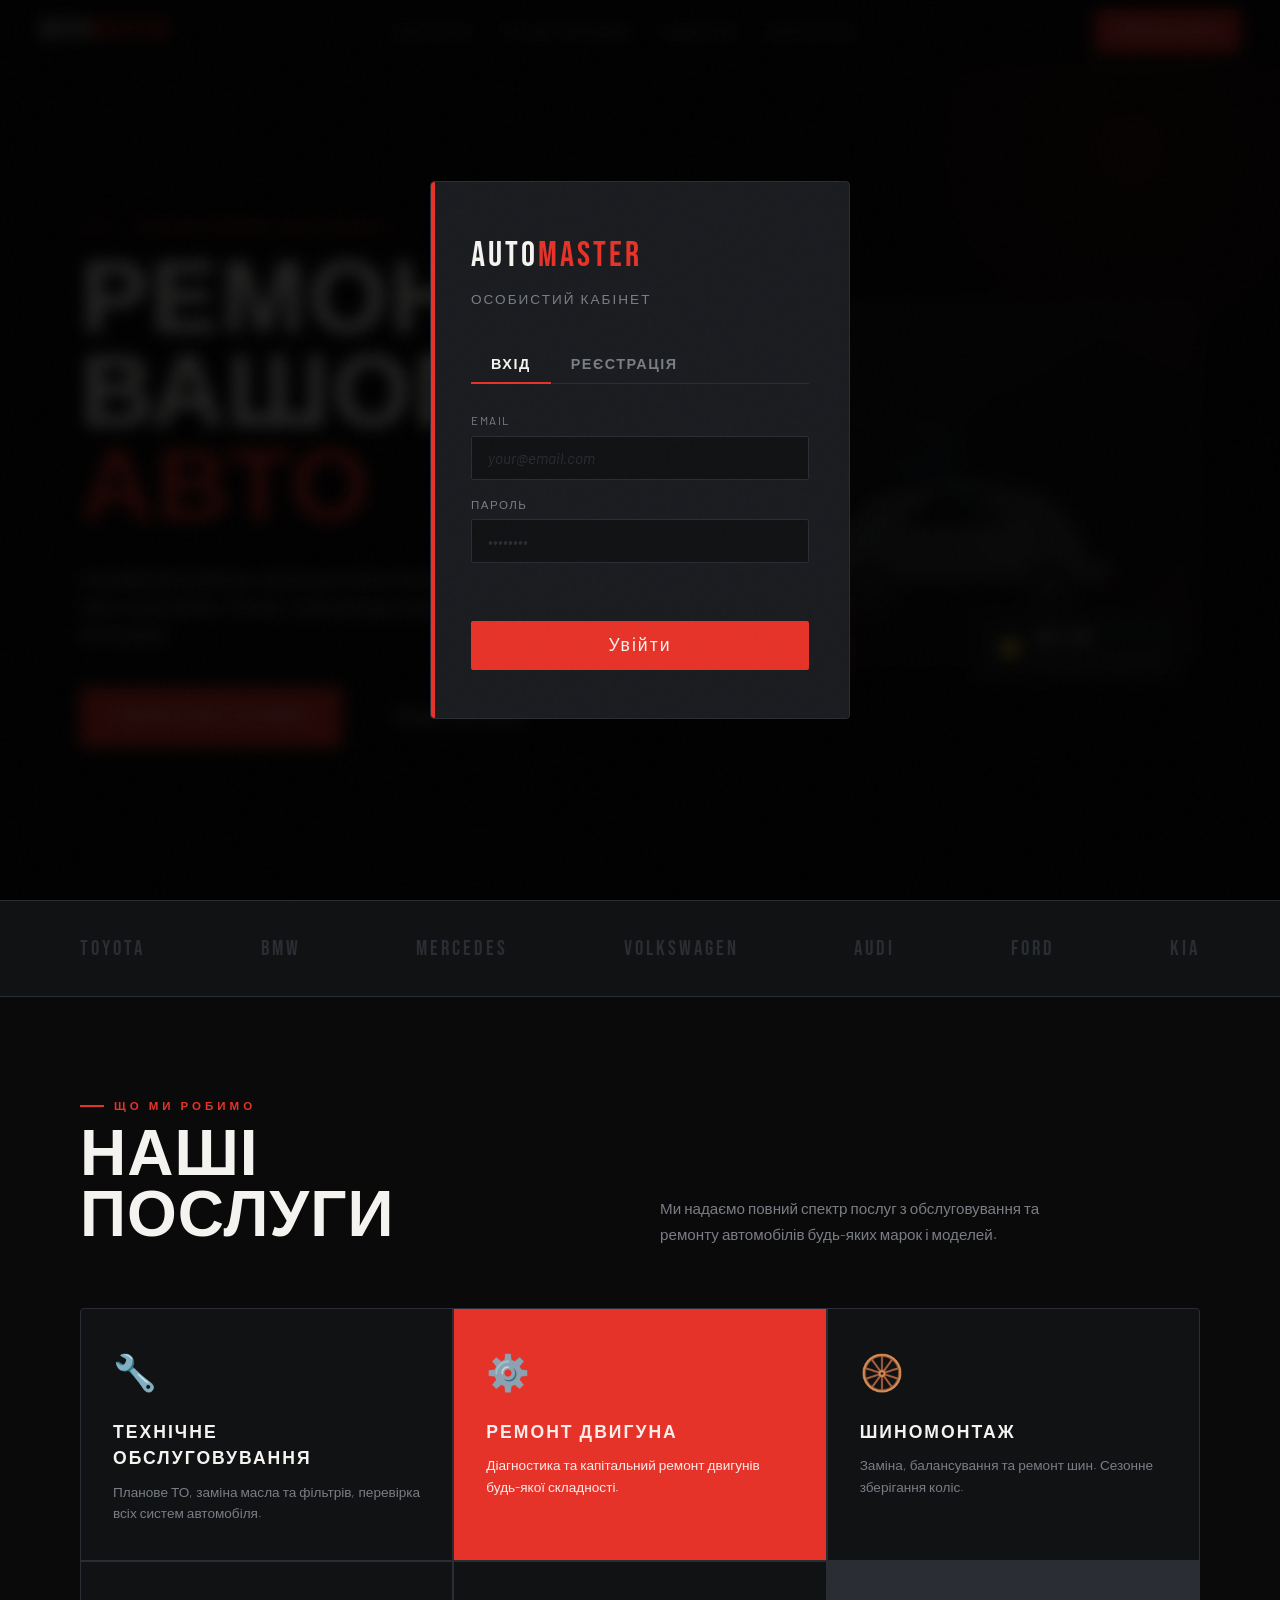
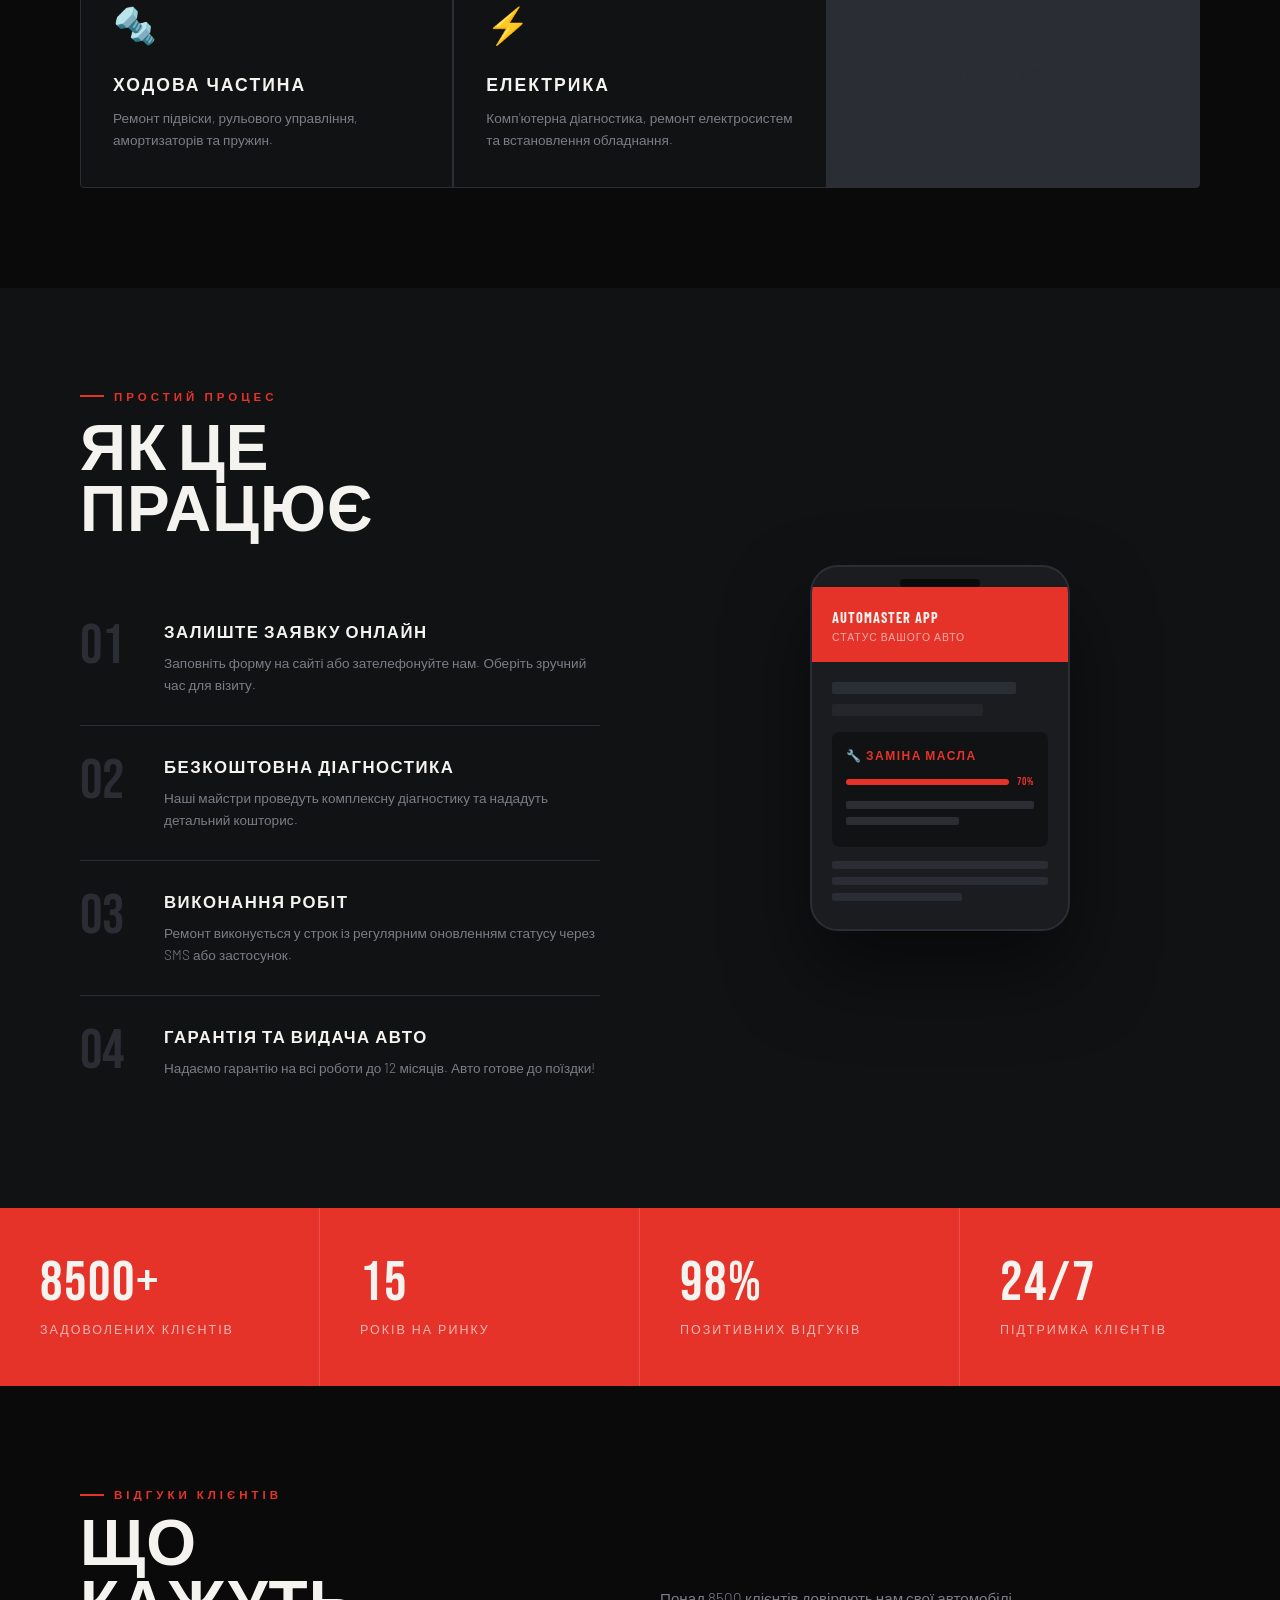
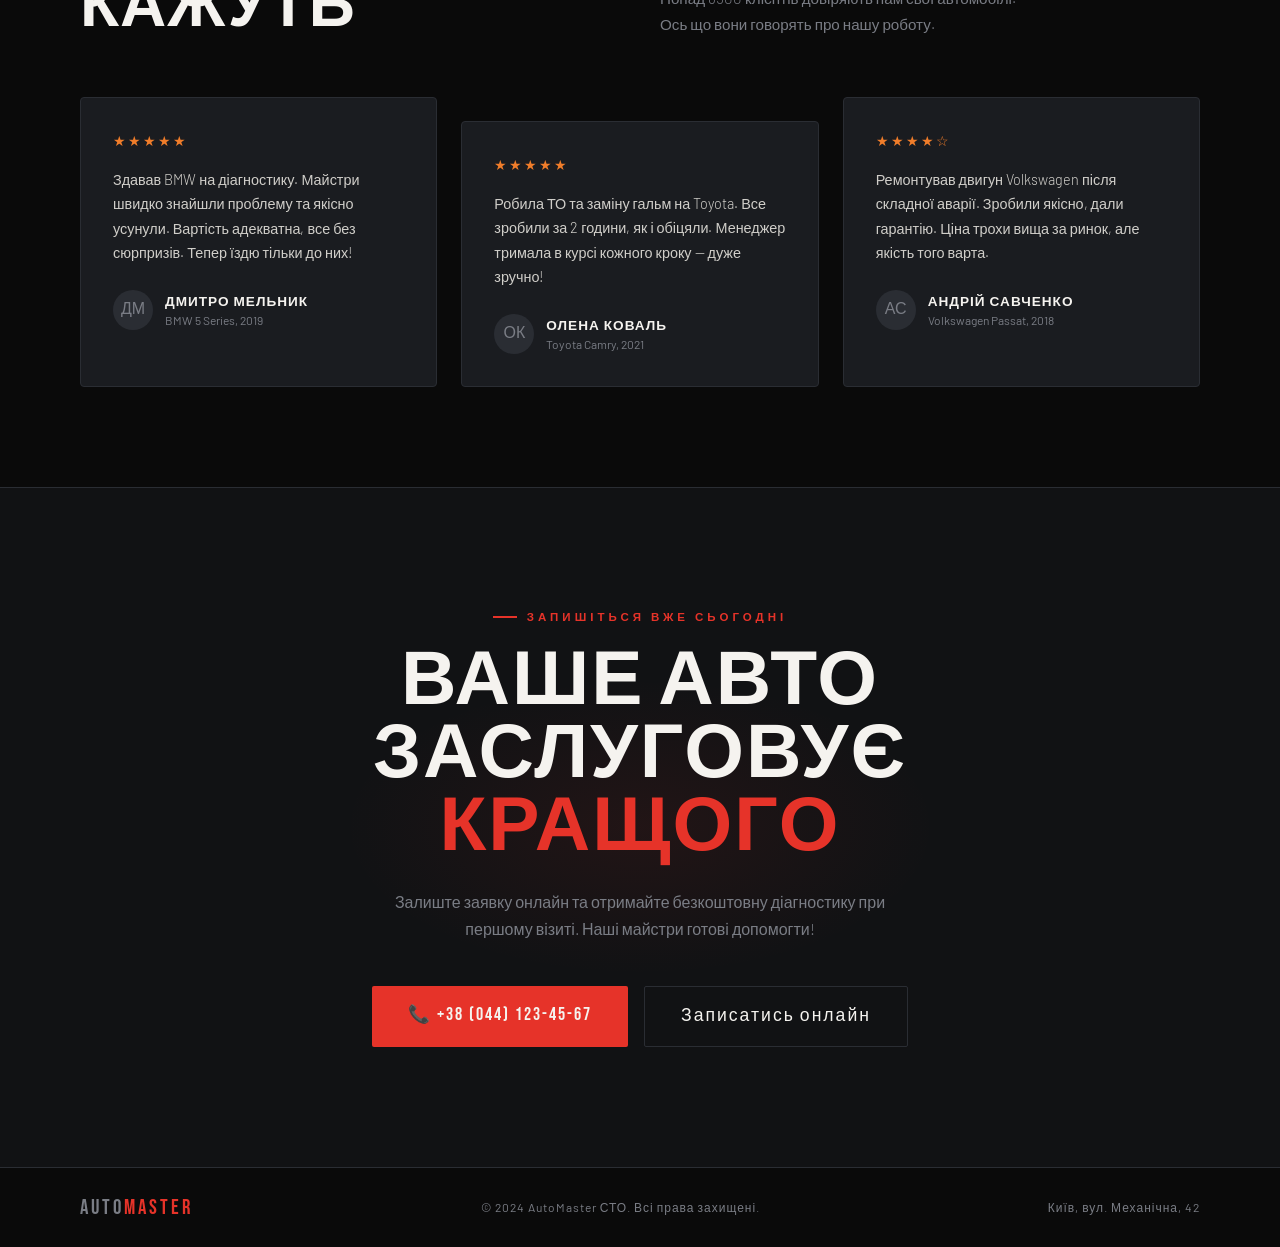
==== index.html @ e043eafc "Add files via upload" ====
<!DOCTYPE html>
<html lang="uk">
<head>
  <meta charset="UTF-8">
  <meta name="viewport" content="width=device-width, initial-scale=1.0">
  <title>AutoMaster СТО — Ваш надійний автосервіс</title>

  <!-- Зовнішні шрифти (підключаються через <link>) -->
  <link rel="preconnect" href="https://fonts.googleapis.com">
  <link href="https://fonts.googleapis.com/css2?family=Bebas+Neue&family=Barlow:wght@300;400;500;600&family=Barlow+Condensed:wght@600;700&display=swap" rel="stylesheet">

  <!--
    ЛАБ. РОБОТА №2: КАСКАДНІ ТАБЛИЦІ СТИЛІВ
    Підключення зовнішнього CSS-файлу через <link>
    rel="stylesheet" — тип відношення
    href="styles.css" — шлях до файлу стилів
  -->
  <link rel="stylesheet" href="styles.css">

  <!--
    ДЕМОНСТРАЦІЯ КАСКАДУ — Вбудовані стилі (<style>)
    Специфічність вища ніж у зовнішньому файлі.
    Тут додаємо лише стилі, специфічні для цієї сторінки.
  -->
  <style>
    /*
      Inline-стиль у <style> тегу — другий рівень каскаду.
      Перевизначає зовнішній CSS при однаковій специфічності.
      Тут додаємо лише те, що не потрапило до styles.css
      (наприклад, SVG-фігура автомобіля в hero).
    */

    /* SVG car silhouette — унікальний елемент сторінки */
    .hero-car-svg {
      position: absolute;
      bottom: 20px;
      opacity: 0.18;
      width: 380px;
    }
  </style>
</head>
<body>

<!-- ================================================
     AUTH МОДАЛЬНЕ ВІКНО
     ================================================ -->
<div class="auth-overlay" id="authOverlay">
  <div class="auth-modal">
    <div class="auth-logo">AUTO<span>MASTER</span></div>
    <div class="auth-subtitle">Особистий кабінет</div>

    <div class="auth-tabs">
      <button class="auth-tab active" onclick="switchTab('login')">Вхід</button>
      <button class="auth-tab" onclick="switchTab('register')">Реєстрація</button>
    </div>

    <!-- Форма входу -->
    <div class="auth-form" id="loginForm">
      <div class="auth-input-group">
        <label>Email</label>
        <input type="email" class="auth-input" id="loginEmail" placeholder="your@email.com">
      </div>
      <div class="auth-input-group">
        <label>Пароль</label>
        <input type="password" class="auth-input" id="loginPass" placeholder="••••••••">
      </div>
      <div class="auth-error" id="loginError"></div>
      <button class="auth-btn" onclick="doLogin()">Увійти</button>
    </div>

    <!-- Форма реєстрації -->
    <div class="auth-form hidden" id="registerForm">
      <div class="auth-input-group">
        <label>Ім'я</label>
        <input type="text" class="auth-input" id="regName" placeholder="Ваше ім'я">
      </div>
      <div class="auth-input-group">
        <label>Email</label>
        <input type="email" class="auth-input" id="regEmail" placeholder="your@email.com">
      </div>
      <div class="auth-input-group">
        <label>Пароль</label>
        <input type="password" class="auth-input" id="regPass" placeholder="мін. 6 символів">
      </div>
      <div class="auth-error" id="regError"></div>
      <button class="auth-btn" onclick="doRegister()">Зареєструватись</button>
    </div>
  </div>
</div>

<!-- ================================================
     НАВІГАЦІЯ
     ================================================ -->
<nav>
  <a href="#" class="nav-logo">AUTO<span>MASTER</span></a>

  <ul class="nav-links">
    <li><a href="#services">Послуги</a></li>
    <li><a href="#how">Як це працює</a></li>
    <li><a href="#reviews">Відгуки</a></li>
    <li><a href="#cta">Контакти</a></li>
  </ul>

  <div class="nav-right">
    <span class="nav-user" id="navUser"></span>
    <button class="logout-btn" id="logoutBtn" onclick="doLogout()" style="display:none">Вийти</button>
    <a href="#" class="nav-cta" onclick="openAuth(event)" id="navAuthBtn">Записатись</a>
  </div>
</nav>

<!-- ================================================
     HERO СЕКЦІЯ
     ================================================ -->
<section id="hero">
  <!-- Ліва колонка: текст -->
  <div class="hero-content">
    <div class="hero-label animate-in">Професійний Автосервіс</div>

    <h1 class="hero-title animate-in delay-1">
      РЕМОНТ<br>
      ВАШОГО<br>
      <span class="accent">АВТО</span>
    </h1>

    <p class="hero-desc animate-in delay-2">
      Сертифіковані майстри, оригінальні запчастини та гарантія якості на всі роботи.
      Понад 15 років досвіду на ринку автосервісу.
    </p>

    <div class="hero-btns animate-in delay-3">
      <a href="#cta" class="btn-primary">Записатись онлайн</a>
      <a href="#services" class="btn-secondary">Наші послуги</a>
    </div>
  </div>

  <!-- Права колонка: зображення -->
  <div class="hero-image-box animate-in delay-2">
    <div class="hero-image">
      <div class="hero-image-inner">
        <div class="hero-car-icon">🔧</div>
        <!-- SVG силует автомобіля -->
        <svg class="hero-car-svg" viewBox="0 0 380 200" fill="none" xmlns="http://www.w3.org/2000/svg">
          <path d="M60 120 C60 120 80 60 120 50 L200 40 L260 50 C300 55 320 120 320 120 L340 120 L340 140 L20 140 L20 120 Z" fill="#f5f3ef"/>
          <circle cx="100" cy="145" r="25" fill="#2a2d33" stroke="#f5f3ef" stroke-width="3"/>
          <circle cx="280" cy="145" r="25" fill="#2a2d33" stroke="#f5f3ef" stroke-width="3"/>
          <circle cx="100" cy="145" r="10" fill="#f5f3ef"/>
          <circle cx="280" cy="145" r="10" fill="#f5f3ef"/>
          <path d="M130 85 L170 50 L210 50 L240 85 Z" fill="#1a1c20" stroke="#2a2d33"/>
        </svg>
        <div class="hero-image-overlay"></div>
      </div>
    </div>

    <!-- Бейджі поверх зображення -->
    <div class="hero-badge">
      <div class="hero-badge-num">15+</div>
      <div class="hero-badge-text">Років досвіду</div>
    </div>

    <div class="hero-badge2">
      <div class="hero-badge2-icon">⭐</div>
      <div>
        <div class="hero-badge2-val">4.9 / 5.0</div>
        <div class="hero-badge2-text">Рейтинг клієнтів</div>
      </div>
    </div>
  </div>
</section>

<!-- ================================================
     ЛОГОТИПИ БРЕНДІВ
     ================================================ -->
<div id="logos">
  <div class="logos-inner">
    <div class="logo-item">TOYOTA</div>
    <div class="logo-item">BMW</div>
    <div class="logo-item">MERCEDES</div>
    <div class="logo-item">VOLKSWAGEN</div>
    <div class="logo-item">AUDI</div>
    <div class="logo-item">FORD</div>
    <div class="logo-item">KIA</div>
  </div>
</div>

<!-- ================================================
     ПОСЛУГИ
     ================================================ -->
<section id="services">
  <div class="section-header reveal">
    <div>
      <div class="section-label">Що ми робимо</div>
      <h2 class="section-title">НАШІ<br>ПОСЛУГИ</h2>
    </div>
    <p class="section-desc">
      Ми надаємо повний спектр послуг з обслуговування та ремонту автомобілів
      будь-яких марок і моделей.
    </p>
  </div>

  <div class="services-grid reveal">
    <div class="service-card">
      <span class="service-icon">🔧</span>
      <div class="service-name">Технічне Обслуговування</div>
      <div class="service-text">Планове ТО, заміна масла та фільтрів, перевірка всіх систем автомобіля.</div>
    </div>

    <!-- Модифікатор .featured — демонстрація каскаду -->
    <div class="service-card featured">
      <span class="service-icon">⚙️</span>
      <div class="service-name">Ремонт Двигуна</div>
      <div class="service-text">Діагностика та капітальний ремонт двигунів будь-якої складності.</div>
    </div>

    <div class="service-card">
      <span class="service-icon">🛞</span>
      <div class="service-name">Шиномонтаж</div>
      <div class="service-text">Заміна, балансування та ремонт шин. Сезонне зберігання коліс.</div>
    </div>

    <div class="service-card">
      <span class="service-icon">🔩</span>
      <div class="service-name">Ходова частина</div>
      <div class="service-text">Ремонт підвіски, рульового управління, амортизаторів та пружин.</div>
    </div>

    <div class="service-card">
      <span class="service-icon">⚡</span>
      <div class="service-name">Електрика</div>
      <div class="service-text">Комп'ютерна діагностика, ремонт електросистем та встановлення обладнання.</div>
    </div>

    <!-- .dashed — інший модифікатор того ж базового класу -->
    <div class="service-card dashed">
      <span>+ Більше послуг</span>
    </div>
  </div>
</section>

<!-- ================================================
     ЯК ЦЕ ПРАЦЮЄ
     ================================================ -->
<section id="how">
  <div class="how-steps reveal">
    <div class="section-label" style="margin-bottom:16px">Простий процес</div>
    <!--
      Вище — INLINE СТИЛЬ (третій рівень каскаду, найвища специфічність).
      style="margin-bottom:16px" перевизначає будь-який CSS для margin-bottom.
    -->
    <h2 class="section-title" style="margin-bottom:48px">ЯК ЦЕ<br>ПРАЦЮЄ</h2>

    <div class="how-step">
      <div class="how-step-num">01</div>
      <div>
        <div class="how-step-title">Залиште заявку онлайн</div>
        <div class="how-step-text">Заповніть форму на сайті або зателефонуйте нам. Оберіть зручний час для візиту.</div>
      </div>
    </div>

    <div class="how-step">
      <div class="how-step-num">02</div>
      <div>
        <div class="how-step-title">Безкоштовна діагностика</div>
        <div class="how-step-text">Наші майстри проведуть комплексну діагностику та нададуть детальний кошторис.</div>
      </div>
    </div>

    <div class="how-step">
      <div class="how-step-num">03</div>
      <div>
        <div class="how-step-title">Виконання робіт</div>
        <div class="how-step-text">Ремонт виконується у строк із регулярним оновленням статусу через SMS або застосунок.</div>
      </div>
    </div>

    <div class="how-step">
      <div class="how-step-num">04</div>
      <div>
        <div class="how-step-title">Гарантія та видача авто</div>
        <div class="how-step-text">Надаємо гарантію на всі роботи до 12 місяців. Авто готове до поїздки!</div>
      </div>
    </div>
  </div>

  <!-- Телефонний мокап -->
  <div class="how-phone reveal">
    <div class="phone-mockup">
      <span class="phone-notch"></span>
      <div class="phone-header">
        <div class="phone-header-text">AutoMaster App</div>
        <span class="phone-header-sub">Статус вашого авто</span>
      </div>
      <div class="phone-body">
        <div class="phone-row"></div>
        <div class="phone-row"></div>
        <div class="phone-card">
          <div class="phone-card-title">🔧 Заміна масла</div>
          <div class="phone-progress-bar">
            <div class="phone-progress-fill"></div>
            <span class="phone-progress-label">70%</span>
          </div>
          <div class="phone-mini-row"></div>
          <div class="phone-mini-row" style="width:60%"></div>
        </div>
        <div style="margin-top:14px">
          <div class="phone-mini-row"></div>
          <div class="phone-mini-row"></div>
          <div class="phone-mini-row" style="width:60%"></div>
        </div>
      </div>
    </div>
  </div>
</section>

<!-- ================================================
     СТАТИСТИКА
     ================================================ -->
<section id="stats">
  <div class="stats-inner">
    <div class="stat-item reveal">
      <span class="stat-num">8500+</span>
      <span class="stat-label">Задоволених клієнтів</span>
    </div>
    <div class="stat-item reveal">
      <span class="stat-num">15</span>
      <span class="stat-label">Років на ринку</span>
    </div>
    <div class="stat-item reveal">
      <span class="stat-num">98%</span>
      <span class="stat-label">Позитивних відгуків</span>
    </div>
    <div class="stat-item reveal">
      <span class="stat-num">24/7</span>
      <span class="stat-label">Підтримка клієнтів</span>
    </div>
  </div>
</section>

<!-- ================================================
     ВІДГУКИ
     ================================================ -->
<section id="reviews">
  <div class="section-header reveal">
    <div>
      <div class="section-label">Відгуки клієнтів</div>
      <h2 class="section-title">ЩО<br>КАЖУТЬ</h2>
    </div>
    <p class="section-desc">
      Понад 8500 клієнтів довіряють нам свої автомобілі.
      Ось що вони говорять про нашу роботу.
    </p>
  </div>

  <div class="reviews-grid reveal">
    <div class="review-card">
      <div class="review-stars">★★★★★</div>
      <p class="review-text">Здавав BMW на діагностику. Майстри швидко знайшли проблему та якісно усунули. Вартість адекватна, все без сюрпризів. Тепер їздю тільки до них!</p>
      <div class="review-author">
        <div class="review-avatar">ДМ</div>
        <div>
          <div class="review-name">Дмитро Мельник</div>
          <div class="review-car">BMW 5 Series, 2019</div>
        </div>
      </div>
    </div>

    <div class="review-card">
      <div class="review-stars">★★★★★</div>
      <p class="review-text">Робила ТО та заміну гальм на Toyota. Все зробили за 2 години, як і обіцяли. Менеджер тримала в курсі кожного кроку — дуже зручно!</p>
      <div class="review-author">
        <div class="review-avatar">ОК</div>
        <div>
          <div class="review-name">Олена Коваль</div>
          <div class="review-car">Toyota Camry, 2021</div>
        </div>
      </div>
    </div>

    <div class="review-card">
      <div class="review-stars">★★★★☆</div>
      <p class="review-text">Ремонтував двигун Volkswagen після складної аварії. Зробили якісно, дали гарантію. Ціна трохи вища за ринок, але якість того варта.</p>
      <div class="review-author">
        <div class="review-avatar">АС</div>
        <div>
          <div class="review-name">Андрій Савченко</div>
          <div class="review-car">Volkswagen Passat, 2018</div>
        </div>
      </div>
    </div>
  </div>
</section>

<!-- ================================================
     CTA СЕКЦІЯ
     ================================================ -->
<section id="cta">
  <div class="section-label cta-label reveal">Запишіться вже сьогодні</div>
  <h2 class="cta-title reveal">
    ВАШЕ АВТО<br>ЗАСЛУГОВУЄ<br><span class="accent">КРАЩОГО</span>
  </h2>
  <p class="cta-text reveal">
    Залиште заявку онлайн та отримайте безкоштовну діагностику при першому візиті.
    Наші майстри готові допомогти!
  </p>
  <div class="cta-btns reveal">
    <a href="tel:+380441234567" class="btn-primary">📞 +38 (044) 123-45-67</a>
    <a href="#" class="btn-secondary" onclick="openAuth(event)">Записатись онлайн</a>
  </div>
</section>

<!-- ================================================
     FOOTER
     ================================================ -->
<footer>
  <div class="footer-logo">AUTO<span>MASTER</span></div>
  <div class="footer-text">© 2024 AutoMaster СТО. Всі права захищені.</div>
  <div class="footer-text">Київ, вул. Механічна, 42</div>
</footer>

<!-- ================================================
     JAVASCRIPT
     ================================================ -->
<script>
  /* ── AUTH (localStorage) ── */
  const USERS_KEY   = 'automaster_users';
  const SESSION_KEY = 'automaster_session';

  function getUsers()       { return JSON.parse(localStorage.getItem(USERS_KEY)   || '{}');   }
  function saveUsers(u)     { localStorage.setItem(USERS_KEY, JSON.stringify(u));              }
  function getSession()     { return JSON.parse(localStorage.getItem(SESSION_KEY) || 'null'); }
  function saveSession(u)   { localStorage.setItem(SESSION_KEY, JSON.stringify(u));            }
  function clearSession()   { localStorage.removeItem(SESSION_KEY);                            }

  function switchTab(tab) {
    document.querySelectorAll('.auth-tab').forEach((t, i) => {
      t.classList.toggle('active', (i === 0 && tab === 'login') || (i === 1 && tab === 'register'));
    });
    document.getElementById('loginForm').classList.toggle('hidden', tab !== 'login');
    document.getElementById('registerForm').classList.toggle('hidden', tab !== 'register');
    document.getElementById('loginError').textContent = '';
    document.getElementById('regError').textContent   = '';
  }

  function doLogin() {
    const email = document.getElementById('loginEmail').value.trim();
    const pass  = document.getElementById('loginPass').value;
    const err   = document.getElementById('loginError');
    if (!email || !pass)        { err.textContent = 'Заповніть всі поля';         return; }
    const users = getUsers();
    if (!users[email])          { err.textContent = 'Користувача не знайдено';    return; }
    if (users[email].password !== pass) { err.textContent = 'Невірний пароль';   return; }
    saveSession({ email, name: users[email].name });
    closeAuth();
  }

  function doRegister() {
    const name  = document.getElementById('regName').value.trim();
    const email = document.getElementById('regEmail').value.trim();
    const pass  = document.getElementById('regPass').value;
    const err   = document.getElementById('regError');
    if (!name || !email || !pass) { err.textContent = 'Заповніть всі поля';              return; }
    if (pass.length < 6)          { err.textContent = 'Пароль мінімум 6 символів';       return; }
    if (!email.includes('@'))     { err.textContent = 'Невірний формат email';            return; }
    const users = getUsers();
    if (users[email])             { err.textContent = 'Цей email вже зареєстровано';      return; }
    users[email] = { name, password: pass };
    saveUsers(users);
    saveSession({ email, name });
    closeAuth();
  }

  function closeAuth() {
    document.getElementById('authOverlay').classList.add('hidden');
    updateNavUI();
  }

  function doLogout() {
    clearSession();
    updateNavUI();
  }

  function openAuth(e) {
    if (getSession()) return;
    e.preventDefault();
    document.getElementById('authOverlay').classList.remove('hidden');
  }

  function updateNavUI() {
    const session    = getSession();
    const navUser    = document.getElementById('navUser');
    const logoutBtn  = document.getElementById('logoutBtn');
    const navAuthBtn = document.getElementById('navAuthBtn');
    if (session) {
      navUser.textContent         = session.name;
      logoutBtn.style.display     = 'inline-block';
      navAuthBtn.textContent      = 'Записатись онлайн';
      navAuthBtn.onclick          = null;
    } else {
      navUser.textContent         = '';
      logoutBtn.style.display     = 'none';
      navAuthBtn.textContent      = 'Записатись';
      navAuthBtn.onclick          = openAuth;
    }
  }

  /* Закрити модалку кліком на оверлей */
  document.getElementById('authOverlay').addEventListener('click', function(e) {
    if (e.target === this) closeAuth();
  });

  /* Enter у полях форми */
  document.addEventListener('keydown', function(e) {
    if (e.key !== 'Enter') return;
    if (!document.getElementById('loginForm').classList.contains('hidden'))    doLogin();
    else if (!document.getElementById('registerForm').classList.contains('hidden')) doRegister();
  });

  /* ── SCROLL REVEAL ── */
  const observer = new IntersectionObserver(entries => {
    entries.forEach(entry => {
      if (entry.isIntersecting) entry.target.classList.add('visible');
    });
  }, { threshold: 0.1 });

  document.querySelectorAll('.reveal').forEach(el => observer.observe(el));

  /* ── INIT ── */
  updateNavUI();

  /* Показати auth при першому завантаженні */
  setTimeout(() => {
    if (!getSession()) document.getElementById('authOverlay').classList.remove('hidden');
  }, 800);
</script>
</body>
</html>
---- styles.css ----
/* =============================================================
   AutoMaster СТО — Таблиця каскадних стилів
   Лабораторна робота №2
   Тема: Каскадні таблиці стилів (CSS)
   ============================================================= */


/* ─────────────────────────────────────────────
   1. CSS ЗМІННІ (Custom Properties)
   Визначаються в :root — глобальний scope
   Демонструють механізм каскаду: дочірні елементи
   успадковують змінні від батьківського :root
───────────────────────────────────────────── */
:root {
  /* Кольорова палітра */
  --color-black:      #0a0a0a;
  --color-dark:       #111214;
  --color-card:       #1a1c20;
  --color-border:     #2a2d33;
  --color-red:        #e63329;
  --color-red-dark:   #c0261d;
  --color-orange:     #f07d2a;
  --color-white:      #f5f3ef;
  --color-muted:      #7a7d85;
  --color-text:       #d0cec9;

  /* Типографіка */
  --font-display:     'Bebas Neue', sans-serif;
  --font-condensed:   'Barlow Condensed', sans-serif;
  --font-body:        'Barlow', sans-serif;

  /* Відступи */
  --spacing-xs:   8px;
  --spacing-sm:   16px;
  --spacing-md:   32px;
  --spacing-lg:   64px;
  --spacing-xl:   100px;

  /* Радіуси */
  --radius-sm:  2px;
  --radius-md:  4px;
  --radius-lg:  12px;

  /* Переходи */
  --transition-fast:   0.2s ease;
  --transition-medium: 0.4s ease;
}


/* ─────────────────────────────────────────────
   2. СЕЛЕКТОРИ — Типи та специфічність
   Специфічність (від низької до високої):
   елемент (0,0,1) < клас (0,1,0) < id (1,0,0) < inline
───────────────────────────────────────────── */

/* Тип-селектор — найнижча специфічність */
* {
  margin: 0;
  padding: 0;
  box-sizing: border-box;
}

html {
  scroll-behavior: smooth;
}

body {
  font-family: var(--font-body);
  background: var(--color-black);
  color: var(--color-text);
  overflow-x: hidden;
  line-height: 1.5;
}

/* Шум-текстура через псевдоелемент ::before */
body::before {
  content: '';
  position: fixed;
  inset: 0;
  background-image: url("data:image/svg+xml,%3Csvg viewBox='0 0 256 256' xmlns='http://www.w3.org/2000/svg'%3E%3Cfilter id='noise'%3E%3CfeTurbulence type='fractalNoise' baseFrequency='0.9' numOctaves='4' stitchTiles='stitch'/%3E%3C/filter%3E%3Crect width='100%25' height='100%25' filter='url(%23noise)' opacity='0.04'/%3E%3C/svg%3E");
  pointer-events: none;
  z-index: 9999;
  opacity: 0.4;
}

/* Клас-селектор (.classname) — середня специфічність */
.hidden {
  display: none !important;
}

/* Посилання */
a {
  text-decoration: none;
  color: inherit;
}


/* ─────────────────────────────────────────────
   3. КАСКАД: успадкування (inheritance)
   font-*, color, line-height успадковуються.
   background, border — НЕ успадковуються.
───────────────────────────────────────────── */

/* Батьківський елемент — children успадкують font-family */
.nav-links {
  display: flex;
  gap: var(--spacing-md);
  list-style: none;
  margin: 0 auto;
  font-family: var(--font-condensed); /* успадковується дочірніми <a> */
  font-size: 0.85rem;
}

/* Дочірній елемент успадковує font-family від .nav-links */
.nav-links a {
  font-weight: 600;
  text-transform: uppercase;
  letter-spacing: 2px;
  color: var(--color-muted);          /* перевизначення кольору */
  transition: color var(--transition-fast);
}

/* Псевдоклас :hover — змінює стиль при наведенні */
.nav-links a:hover {
  color: var(--color-white);
}


/* ─────────────────────────────────────────────
   4. НАВІГАЦІЯ
───────────────────────────────────────────── */
nav {
  position: fixed;
  top: 0;
  left: 0;
  right: 0;
  z-index: 100;
  background: rgba(10, 10, 10, 0.92);
  backdrop-filter: blur(12px);
  -webkit-backdrop-filter: blur(12px); /* vendor prefix для Safari */
  border-bottom: 1px solid var(--color-border);
  height: 64px;
  display: flex;
  align-items: center;
  padding: 0 40px;
}

.nav-logo {
  font-family: var(--font-display);
  font-size: 1.6rem;
  color: var(--color-white);
  letter-spacing: 3px;
  flex-shrink: 0;
}

/* Каскадний дочірній селектор: .nav-logo span */
.nav-logo span {
  color: var(--color-red); /* перевизначає успадкований color */
}

.nav-right {
  display: flex;
  align-items: center;
  gap: var(--spacing-sm);
}

.nav-user {
  font-size: 0.8rem;
  color: var(--color-muted);
  font-family: var(--font-condensed);
  letter-spacing: 1px;
}

/* Кнопка-посилання */
.nav-cta {
  background: var(--color-red);
  color: var(--color-white);
  font-family: var(--font-display);
  font-size: 0.95rem;
  letter-spacing: 2px;
  padding: 10px 22px;
  border: none;
  border-radius: var(--radius-sm);
  cursor: pointer;
  display: inline-block;
  transition: background var(--transition-fast);
}

.nav-cta:hover {
  background: var(--color-red-dark);
}

.logout-btn {
  background: transparent;
  border: 1px solid var(--color-border);
  color: var(--color-muted);
  font-family: var(--font-condensed);
  font-size: 0.75rem;
  letter-spacing: 1.5px;
  text-transform: uppercase;
  padding: 6px 14px;
  cursor: pointer;
  border-radius: var(--radius-sm);
  transition: border-color var(--transition-fast), color var(--transition-fast);
}

/* Псевдоклас :hover на .logout-btn */
.logout-btn:hover {
  border-color: var(--color-red);
  color: var(--color-red);
}


/* ─────────────────────────────────────────────
   5. ПСЕВДОЕЛЕМЕНТИ ТА ПСЕВДОКЛАСИ
   ::before / ::after — генерований контент
   :hover / :focus / :first-child / :nth-child
───────────────────────────────────────────── */

/* ::before — декоративна вертикальна лінія */
.auth-modal::before {
  content: '';
  position: absolute;
  top: 0;
  left: 0;
  width: 4px;
  height: 100%;
  background: var(--color-red);
  border-radius: var(--radius-md) 0 0 var(--radius-md);
}

/* ::before з текстом для лейблів секцій */
.section-label::before {
  content: '';
  display: inline-block;
  width: 24px;
  height: 2px;
  background: var(--color-red);
  vertical-align: middle;
  margin-right: 10px;
}

.hero-label::before {
  content: '';
  display: inline-block;
  width: 32px;
  height: 2px;
  background: var(--color-red);
  vertical-align: middle;
  margin-right: 12px;
}

/* ::after для анімованого підкреслення карток */
.service-card::after {
  content: '';
  position: absolute;
  bottom: 0;
  left: 0;
  width: 0;
  height: 3px;
  background: var(--color-red);
  transition: width 0.3s ease;
}

.service-card:hover::after {
  width: 100%;
}

/* :nth-child — кожна парна картка відгуку */
.review-card:nth-child(even) {
  margin-top: 24px; /* зміщення для візуального ефекту */
}

/* :first-child / :last-child */
.how-step:last-child {
  border-bottom: none;
}

.stat-item:last-child {
  border-right: none;
}


/* ─────────────────────────────────────────────
   6. AUTH МОДАЛЬНЕ ВІКНО
───────────────────────────────────────────── */
.auth-overlay {
  position: fixed;
  inset: 0;
  background: rgba(0, 0, 0, 0.85);
  backdrop-filter: blur(8px);
  z-index: 1000;
  display: flex;
  align-items: center;
  justify-content: center;
  animation: fadeIn 0.3s ease;
}

.auth-modal {
  background: var(--color-card);
  border: 1px solid var(--color-border);
  border-radius: var(--radius-md);
  width: 420px;
  max-width: 95vw;
  padding: 48px 40px;
  position: relative;
}

.auth-logo {
  font-family: var(--font-display);
  font-size: 2.2rem;
  color: var(--color-white);
  letter-spacing: 3px;
  margin-bottom: 6px;
}

.auth-logo span {
  color: var(--color-red);
}

.auth-subtitle {
  font-size: 0.85rem;
  color: var(--color-muted);
  margin-bottom: 36px;
  text-transform: uppercase;
  letter-spacing: 2px;
}

.auth-tabs {
  display: flex;
  margin-bottom: 28px;
  border-bottom: 1px solid var(--color-border);
}

.auth-tab {
  font-family: var(--font-condensed);
  font-size: 0.9rem;
  font-weight: 600;
  text-transform: uppercase;
  letter-spacing: 1.5px;
  padding: 10px 20px;
  cursor: pointer;
  color: var(--color-muted);
  border: none;
  border-bottom: 2px solid transparent;
  margin-bottom: -1px;
  background: none;
  transition: color var(--transition-fast), border-color var(--transition-fast);
}

/* :focus — доступність (accessibility) */
.auth-tab:focus {
  outline: 2px solid var(--color-red);
  outline-offset: 2px;
}

.auth-tab.active {
  color: var(--color-white);
  border-bottom-color: var(--color-red);
}

.auth-form {
  display: flex;
  flex-direction: column;
  gap: var(--spacing-sm);
}

.auth-input-group label {
  display: block;
  font-size: 0.72rem;
  text-transform: uppercase;
  letter-spacing: 1.5px;
  color: var(--color-muted);
  margin-bottom: 6px;
}

.auth-input {
  width: 100%;
  background: var(--color-dark);
  border: 1px solid var(--color-border);
  border-radius: var(--radius-sm);
  padding: 12px 16px;
  color: var(--color-white);
  font-family: var(--font-body);
  font-size: 0.95rem;
  outline: none;
  transition: border-color var(--transition-fast);
}

/* :focus-within — батьківський елемент коли дочірній в фокусі */
.auth-input-group:focus-within label {
  color: var(--color-red);
}

.auth-input:focus {
  border-color: var(--color-red);
}

/* ::placeholder — стилізація placeholder тексту */
.auth-input::placeholder {
  color: var(--color-border);
  font-style: italic;
}

.auth-btn {
  margin-top: var(--spacing-xs);
  background: var(--color-red);
  color: var(--color-white);
  font-family: var(--font-display);
  font-size: 1.1rem;
  letter-spacing: 2px;
  padding: 14px;
  border: none;
  border-radius: var(--radius-sm);
  cursor: pointer;
  transition: background var(--transition-fast), transform 0.1s;
}

.auth-btn:hover {
  background: var(--color-red-dark);
  transform: translateY(-1px);
}

/* :active — стан при кліку */
.auth-btn:active {
  transform: translateY(0);
}

.auth-error {
  font-size: 0.8rem;
  color: var(--color-red);
  text-align: center;
  min-height: 18px;
  letter-spacing: 0.5px;
}


/* ─────────────────────────────────────────────
   7. HERO СЕКЦІЯ
───────────────────────────────────────────── */
#hero {
  min-height: 100vh;
  padding-top: 64px;
  display: grid;
  grid-template-columns: 1fr 480px;
  gap: 60px;
  align-items: center;
  padding-left: 80px;
  padding-right: 80px;
  overflow: hidden;
  position: relative;
}

/* Псевдоелемент ::after для фонового градієнту */
#hero::after {
  content: '';
  position: absolute;
  top: -200px;
  right: -200px;
  width: 700px;
  height: 700px;
  background: radial-gradient(circle, rgba(230, 51, 41, 0.12) 0%, transparent 60%);
  pointer-events: none;
}

.hero-label {
  font-family: var(--font-condensed);
  font-size: 0.75rem;
  font-weight: 600;
  text-transform: uppercase;
  letter-spacing: 4px;
  color: var(--color-red);
  margin-bottom: 20px;
  display: flex;
  align-items: center;
  gap: 12px;
}

.hero-title {
  font-family: var(--font-display);
  font-size: clamp(4rem, 8vw, 7rem); /* clamp() — адаптивний розмір */
  line-height: 0.92;
  color: var(--color-white);
  letter-spacing: 2px;
  margin-bottom: 28px;
}

/* Каскадний дочірній: .hero-title .accent */
.hero-title .accent {
  color: var(--color-red);
}

.hero-desc {
  font-size: 1rem;
  line-height: 1.7;
  color: var(--color-text);
  max-width: 440px;
  margin-bottom: 40px;
  font-weight: 300;
}

.hero-btns {
  display: flex;
  gap: var(--spacing-sm);
  flex-wrap: wrap;
}

/* Спільні стилі для обох кнопок через групування */
.btn-primary,
.btn-secondary {
  font-family: var(--font-display);
  font-size: 1.1rem;
  letter-spacing: 2px;
  padding: 16px 36px;
  border-radius: var(--radius-sm);
  cursor: pointer;
  display: inline-block;
  transition: all var(--transition-fast);
}

.btn-primary {
  background: var(--color-red);
  color: var(--color-white);
  border: none;
}

.btn-primary:hover {
  background: var(--color-red-dark);
  transform: translateY(-2px);
  box-shadow: 0 8px 24px rgba(230, 51, 41, 0.3);
}

.btn-secondary {
  background: transparent;
  color: var(--color-white);
  border: 1px solid var(--color-border);
}

.btn-secondary:hover {
  border-color: var(--color-white);
  transform: translateY(-2px);
}

/* Hero Image */
.hero-image {
  width: 100%;
  aspect-ratio: 4 / 3;
  background: var(--color-card);
  border-radius: var(--radius-md);
  overflow: hidden;
  border: 1px solid var(--color-border);
  position: relative;
}

.hero-image-inner {
  position: absolute;
  inset: 0;
  background: linear-gradient(135deg, #1a1c20 0%, #111214 50%, #1e0f0d 100%);
  display: flex;
  align-items: center;
  justify-content: center;
  overflow: hidden;
}

.hero-car-icon {
  font-size: 8rem;
  opacity: 0.08;
  filter: blur(1px);
}

.hero-image-overlay {
  position: absolute;
  inset: 0;
  background: linear-gradient(135deg, rgba(230, 51, 41, 0.05) 0%, transparent 50%);
}

/* Бейджі позиціонуються абсолютно відносно .hero-image-box */
.hero-image-box {
  position: relative;
}

.hero-badge {
  position: absolute;
  bottom: -20px;
  left: -20px;
  background: var(--color-red);
  padding: 16px 20px;
  border-radius: var(--radius-sm);
}

.hero-badge-num {
  font-family: var(--font-display);
  font-size: 2rem;
  color: var(--color-white);
  line-height: 1;
}

.hero-badge-text {
  font-size: 0.7rem;
  text-transform: uppercase;
  letter-spacing: 1.5px;
  color: rgba(255, 255, 255, 0.75);
  margin-top: 3px;
}

.hero-badge2 {
  position: absolute;
  bottom: -20px;
  right: 20px;
  background: var(--color-card);
  border: 1px solid var(--color-border);
  padding: 12px 20px;
  border-radius: var(--radius-sm);
  display: flex;
  align-items: center;
  gap: 12px;
}

.hero-badge2-icon {
  font-size: 1.4rem;
}

.hero-badge2-val {
  font-family: var(--font-display);
  font-size: 1.1rem;
  color: var(--color-white);
  letter-spacing: 1px;
}

.hero-badge2-text {
  font-size: 0.72rem;
  text-transform: uppercase;
  letter-spacing: 1px;
  color: var(--color-muted);
}


/* ─────────────────────────────────────────────
   8. ЛОГОТИПИ (Logos bar)
───────────────────────────────────────────── */
#logos {
  padding: 32px 80px;
  border-top: 1px solid var(--color-border);
  border-bottom: 1px solid var(--color-border);
  background: var(--color-dark);
}

.logos-inner {
  display: flex;
  justify-content: space-between;
  align-items: center;
  gap: 24px;
  flex-wrap: wrap;
}

.logo-item {
  font-family: var(--font-display);
  font-size: 1.3rem;
  letter-spacing: 3px;
  color: var(--color-border);
  transition: color var(--transition-medium);
}

.logo-item:hover {
  color: var(--color-muted);
}


/* ─────────────────────────────────────────────
   9. СЕКЦІЇ — загальні стилі
───────────────────────────────────────────── */
section {
  position: relative;
}

/* Перевикористовуваний клас заголовка секції */
.section-header {
  display: grid;
  grid-template-columns: 1fr 1fr;
  gap: 40px;
  margin-bottom: 60px;
  align-items: end;
}

.section-label {
  font-family: var(--font-condensed);
  font-size: 0.72rem;
  font-weight: 600;
  text-transform: uppercase;
  letter-spacing: 4px;
  color: var(--color-red);
  margin-bottom: 12px;
  display: flex;
  align-items: center;
}

.section-title {
  font-family: var(--font-display);
  font-size: clamp(2.5rem, 5vw, 4rem);
  color: var(--color-white);
  line-height: 0.95;
  letter-spacing: 1px;
}

.section-desc {
  color: var(--color-muted);
  font-size: 0.95rem;
  line-height: 1.7;
  font-weight: 300;
  max-width: 380px;
  align-self: end;
}


/* ─────────────────────────────────────────────
   10. ПОСЛУГИ
───────────────────────────────────────────── */
#services {
  padding: var(--spacing-xl) 80px;
}

.services-grid {
  display: grid;
  grid-template-columns: repeat(3, 1fr);
  gap: 2px;
  background: var(--color-border);
  border: 1px solid var(--color-border);
  border-radius: var(--radius-md);
  overflow: hidden;
}

.service-card {
  background: var(--color-dark);
  padding: 36px 32px;
  transition: background var(--transition-fast);
  cursor: default;
  position: relative;
  overflow: hidden;
}

.service-card:hover {
  background: var(--color-card);
}

/* Модифікатор BEM: .service-card--featured */
.service-card.featured {
  background: var(--color-red);
}

/* Каскад: .service-card.featured дочірні елементи */
.service-card.featured .service-icon,
.service-card.featured .service-name,
.service-card.featured .service-text {
  color: rgba(255, 255, 255, 0.9);
}

/* Пунктирна карта */
.service-card.dashed {
  background: transparent;
  border: 2px dashed var(--color-border);
  display: flex;
  align-items: center;
  justify-content: center;
  min-height: 160px;
}

.service-card.dashed span {
  font-family: var(--font-condensed);
  font-size: 0.8rem;
  letter-spacing: 2px;
  text-transform: uppercase;
  color: var(--color-border);
}

.service-icon {
  font-size: 2.2rem;
  margin-bottom: 20px;
  display: block;
}

.service-name {
  font-family: var(--font-condensed);
  font-size: 1.1rem;
  font-weight: 700;
  text-transform: uppercase;
  letter-spacing: 2px;
  color: var(--color-white);
  margin-bottom: 10px;
}

.service-text {
  font-size: 0.85rem;
  color: var(--color-muted);
  line-height: 1.6;
  font-weight: 300;
}


/* ─────────────────────────────────────────────
   11. ЯК ЦЕ ПРАЦЮЄ
───────────────────────────────────────────── */
#how {
  padding: var(--spacing-xl) 80px;
  background: var(--color-dark);
  display: grid;
  grid-template-columns: 1fr 1fr;
  gap: 80px;
  align-items: center;
}

.how-steps {
  display: flex;
  flex-direction: column;
}

.how-step {
  display: flex;
  gap: 24px;
  padding: 28px 0;
  border-bottom: 1px solid var(--color-border);
}

.how-step-num {
  font-family: var(--font-display);
  font-size: 3.5rem;
  line-height: 1;
  color: var(--color-border);
  flex-shrink: 0;
  width: 60px;
  transition: color var(--transition-fast);
}

/* Каскад через батька: .how-step:hover > .how-step-num */
.how-step:hover .how-step-num {
  color: var(--color-red);
}

.how-step-title {
  font-family: var(--font-condensed);
  font-size: 1.05rem;
  font-weight: 700;
  text-transform: uppercase;
  letter-spacing: 1.5px;
  color: var(--color-white);
  margin-bottom: 8px;
}

.how-step-text {
  font-size: 0.85rem;
  color: var(--color-muted);
  line-height: 1.65;
  font-weight: 300;
}

/* Телефонний мокап */
.how-phone {
  display: flex;
  justify-content: center;
}

.phone-mockup {
  width: 260px;
  background: var(--color-card);
  border-radius: 28px;
  border: 2px solid var(--color-border);
  overflow: hidden;
  box-shadow: 0 40px 80px rgba(0, 0, 0, 0.5);
}

.phone-notch {
  display: block;
  width: 80px;
  height: 8px;
  background: var(--color-black);
  border-radius: var(--radius-md);
  margin: 12px auto 0;
}

.phone-header {
  background: var(--color-red);
  padding: 20px 20px 16px;
}

.phone-header-text {
  font-family: var(--font-condensed);
  font-size: 0.9rem;
  font-weight: 700;
  letter-spacing: 1px;
  color: var(--color-white);
  text-transform: uppercase;
}

.phone-header-sub {
  font-size: 0.65rem;
  color: rgba(255, 255, 255, 0.6);
  margin-top: 2px;
  text-transform: uppercase;
  letter-spacing: 1px;
  display: block;
}

.phone-body {
  padding: 20px;
}

.phone-row {
  height: 12px;
  background: var(--color-border);
  border-radius: 2px;
  margin-bottom: 10px;
}

/* :nth-child для рядків телефону */
.phone-row:nth-child(odd) {
  width: 85%;
}

.phone-row:nth-child(even) {
  width: 70%;
  opacity: 0.6;
}

.phone-card {
  background: var(--color-dark);
  border-radius: 8px;
  padding: 14px;
  margin-top: 16px;
}

.phone-card-title {
  font-family: var(--font-condensed);
  font-size: 0.75rem;
  font-weight: 700;
  letter-spacing: 1.5px;
  text-transform: uppercase;
  color: var(--color-red);
  margin-bottom: 10px;
}

.phone-progress-bar {
  display: flex;
  align-items: center;
  gap: 8px;
  margin-bottom: 10px;
}

.phone-progress-fill {
  flex: 1;
  height: 6px;
  background: var(--color-red);
  border-radius: 3px;
}

.phone-progress-label {
  font-size: 0.7rem;
  color: var(--color-red);
  font-family: var(--font-display);
  letter-spacing: 1px;
}

.phone-mini-row {
  height: 8px;
  background: var(--color-border);
  border-radius: 2px;
  margin-bottom: 8px;
}


/* ─────────────────────────────────────────────
   12. СТАТИСТИКА (банер)
───────────────────────────────────────────── */
#stats {
  background: var(--color-red);
  overflow: hidden;
}

.stats-inner {
  display: grid;
  grid-template-columns: repeat(4, 1fr);
}

.stat-item {
  padding: 48px 40px;
  border-right: 1px solid rgba(255, 255, 255, 0.15);
  transition: background var(--transition-fast);
}

.stat-item:hover {
  background: rgba(0, 0, 0, 0.1);
}

.stat-num {
  font-family: var(--font-display);
  font-size: 3.5rem;
  color: var(--color-white);
  letter-spacing: 2px;
  line-height: 1;
  display: block;
}

.stat-label {
  font-size: 0.78rem;
  text-transform: uppercase;
  letter-spacing: 2px;
  color: rgba(255, 255, 255, 0.65);
  margin-top: 8px;
  display: block;
}


/* ─────────────────────────────────────────────
   13. ВІДГУКИ
───────────────────────────────────────────── */
#reviews {
  padding: var(--spacing-xl) 80px;
}

.reviews-grid {
  display: grid;
  grid-template-columns: repeat(3, 1fr);
  gap: 24px;
}

.review-card {
  background: var(--color-card);
  border: 1px solid var(--color-border);
  border-radius: var(--radius-md);
  padding: 32px;
  transition: transform var(--transition-fast), border-color var(--transition-fast);
}

.review-card:hover {
  transform: translateY(-4px);
  border-color: var(--color-red);
}

.review-stars {
  color: var(--color-orange);
  font-size: 0.9rem;
  margin-bottom: 16px;
  letter-spacing: 2px;
}

.review-text {
  font-size: 0.9rem;
  line-height: 1.7;
  color: var(--color-text);
  font-weight: 300;
  margin-bottom: 24px;
}

.review-author {
  display: flex;
  align-items: center;
  gap: 12px;
}

.review-avatar {
  width: 40px;
  height: 40px;
  border-radius: 50%;
  background: var(--color-border);
  display: flex;
  align-items: center;
  justify-content: center;
  font-family: var(--font-display);
  font-size: 1rem;
  color: var(--color-muted);
  flex-shrink: 0;
}

.review-name {
  font-family: var(--font-condensed);
  font-weight: 700;
  font-size: 0.85rem;
  letter-spacing: 1px;
  text-transform: uppercase;
  color: var(--color-white);
}

.review-car {
  font-size: 0.75rem;
  color: var(--color-muted);
}


/* ─────────────────────────────────────────────
   14. CTA СЕКЦІЯ
───────────────────────────────────────────── */
#cta {
  padding: 120px 80px;
  text-align: center;
  background: var(--color-dark);
  border-top: 1px solid var(--color-border);
  position: relative;
  overflow: hidden;
}

#cta::before {
  content: '';
  position: absolute;
  top: 50%;
  left: 50%;
  transform: translate(-50%, -50%);
  width: 600px;
  height: 300px;
  background: radial-gradient(ellipse, rgba(230, 51, 41, 0.08) 0%, transparent 70%);
  pointer-events: none;
}

.cta-title {
  font-family: var(--font-display);
  font-size: clamp(3rem, 6vw, 5.5rem);
  color: var(--color-white);
  letter-spacing: 2px;
  line-height: 0.95;
  margin-bottom: 24px;
}

.cta-title .accent {
  color: var(--color-red);
}

.cta-text {
  font-size: 1rem;
  color: var(--color-muted);
  max-width: 500px;
  margin: 0 auto 44px;
  line-height: 1.7;
  font-weight: 300;
}

.cta-btns {
  display: flex;
  justify-content: center;
  gap: var(--spacing-sm);
  flex-wrap: wrap;
}

.cta-label {
  justify-content: center;
  margin-bottom: 20px;
}


/* ─────────────────────────────────────────────
   15. FOOTER
───────────────────────────────────────────── */
footer {
  background: var(--color-black);
  border-top: 1px solid var(--color-border);
  padding: 24px 80px;
  display: flex;
  align-items: center;
  justify-content: space-between;
  flex-wrap: wrap;
  gap: var(--spacing-sm);
}

.footer-logo {
  font-family: var(--font-display);
  font-size: 1.3rem;
  letter-spacing: 3px;
  color: var(--color-muted);
}

.footer-logo span {
  color: var(--color-red);
}

.footer-text {
  font-size: 0.75rem;
  color: var(--color-muted);
  letter-spacing: 1px;
}


/* ─────────────────────────────────────────────
   16. АНІМАЦІЇ (@keyframes)
───────────────────────────────────────────── */
@keyframes fadeIn {
  from { opacity: 0; }
  to   { opacity: 1; }
}

@keyframes slideUp {
  from {
    opacity: 0;
    transform: translateY(30px);
  }
  to {
    opacity: 1;
    transform: translateY(0);
  }
}

/* Утиліти анімацій */
.animate-in {
  animation: slideUp 0.6s ease forwards;
  opacity: 0;
}

.delay-1 { animation-delay: 0.1s; }
.delay-2 { animation-delay: 0.2s; }
.delay-3 { animation-delay: 0.3s; }
.delay-4 { animation-delay: 0.4s; }

/* Scroll-reveal */
.reveal {
  opacity: 0;
  transform: translateY(20px);
  transition: opacity 0.6s ease, transform 0.6s ease;
}

.reveal.visible {
  opacity: 1;
  transform: translateY(0);
}


/* ─────────────────────────────────────────────
   17. КАСТОМНИЙ СКРОЛБАР
───────────────────────────────────────────── */
::-webkit-scrollbar {
  width: 6px;
}

::-webkit-scrollbar-track {
  background: var(--color-black);
}

::-webkit-scrollbar-thumb {
  background: var(--color-border);
  border-radius: 3px;
}

::-webkit-scrollbar-thumb:hover {
  background: var(--color-red);
}


/* ─────────────────────────────────────────────
   18. МЕДІА-ЗАПИТИ (Responsive Design)
   Демонструє каскад: медіа-запити перевизначають
   базові стилі при певних умовах
───────────────────────────────────────────── */

/* Планшет (≤ 1024px) */
@media (max-width: 1024px) {
  #hero {
    grid-template-columns: 1fr;
    padding: 100px 40px 60px;
    text-align: center;
  }

  #hero::after { display: none; }

  .hero-btns {
    justify-content: center;
  }

  .hero-image-box {
    display: none;
  }

  .services-grid {
    grid-template-columns: repeat(2, 1fr);
  }

  #how {
    grid-template-columns: 1fr;
    padding: var(--spacing-xl) 40px;
  }

  .how-phone { display: none; }

  .stats-inner {
    grid-template-columns: repeat(2, 1fr);
  }

  .stat-item:nth-child(2) { border-right: none; }

  .reviews-grid {
    grid-template-columns: 1fr;
    max-width: 500px;
    margin: 0 auto;
  }

  /* При планшеті скасовуємо зміщення парних карток */
  .review-card:nth-child(even) {
    margin-top: 0;
  }

  .section-header {
    grid-template-columns: 1fr;
  }
}

/* Мобільний (≤ 768px) */
@media (max-width: 768px) {
  nav {
    padding: 0 20px;
  }

  .nav-links { display: none; }

  #hero {
    padding: 100px 20px 60px;
  }

  #logos,
  #services,
  #reviews,
  #cta {
    padding-left: 20px;
    padding-right: 20px;
  }

  footer {
    padding: 24px 20px;
    flex-direction: column;
    text-align: center;
  }

  .services-grid {
    grid-template-columns: 1fr;
  }

  .stats-inner {
    grid-template-columns: 1fr 1fr;
  }

  .stat-item {
    padding: 32px 20px;
  }

  #how {
    padding: 60px 20px;
  }
}
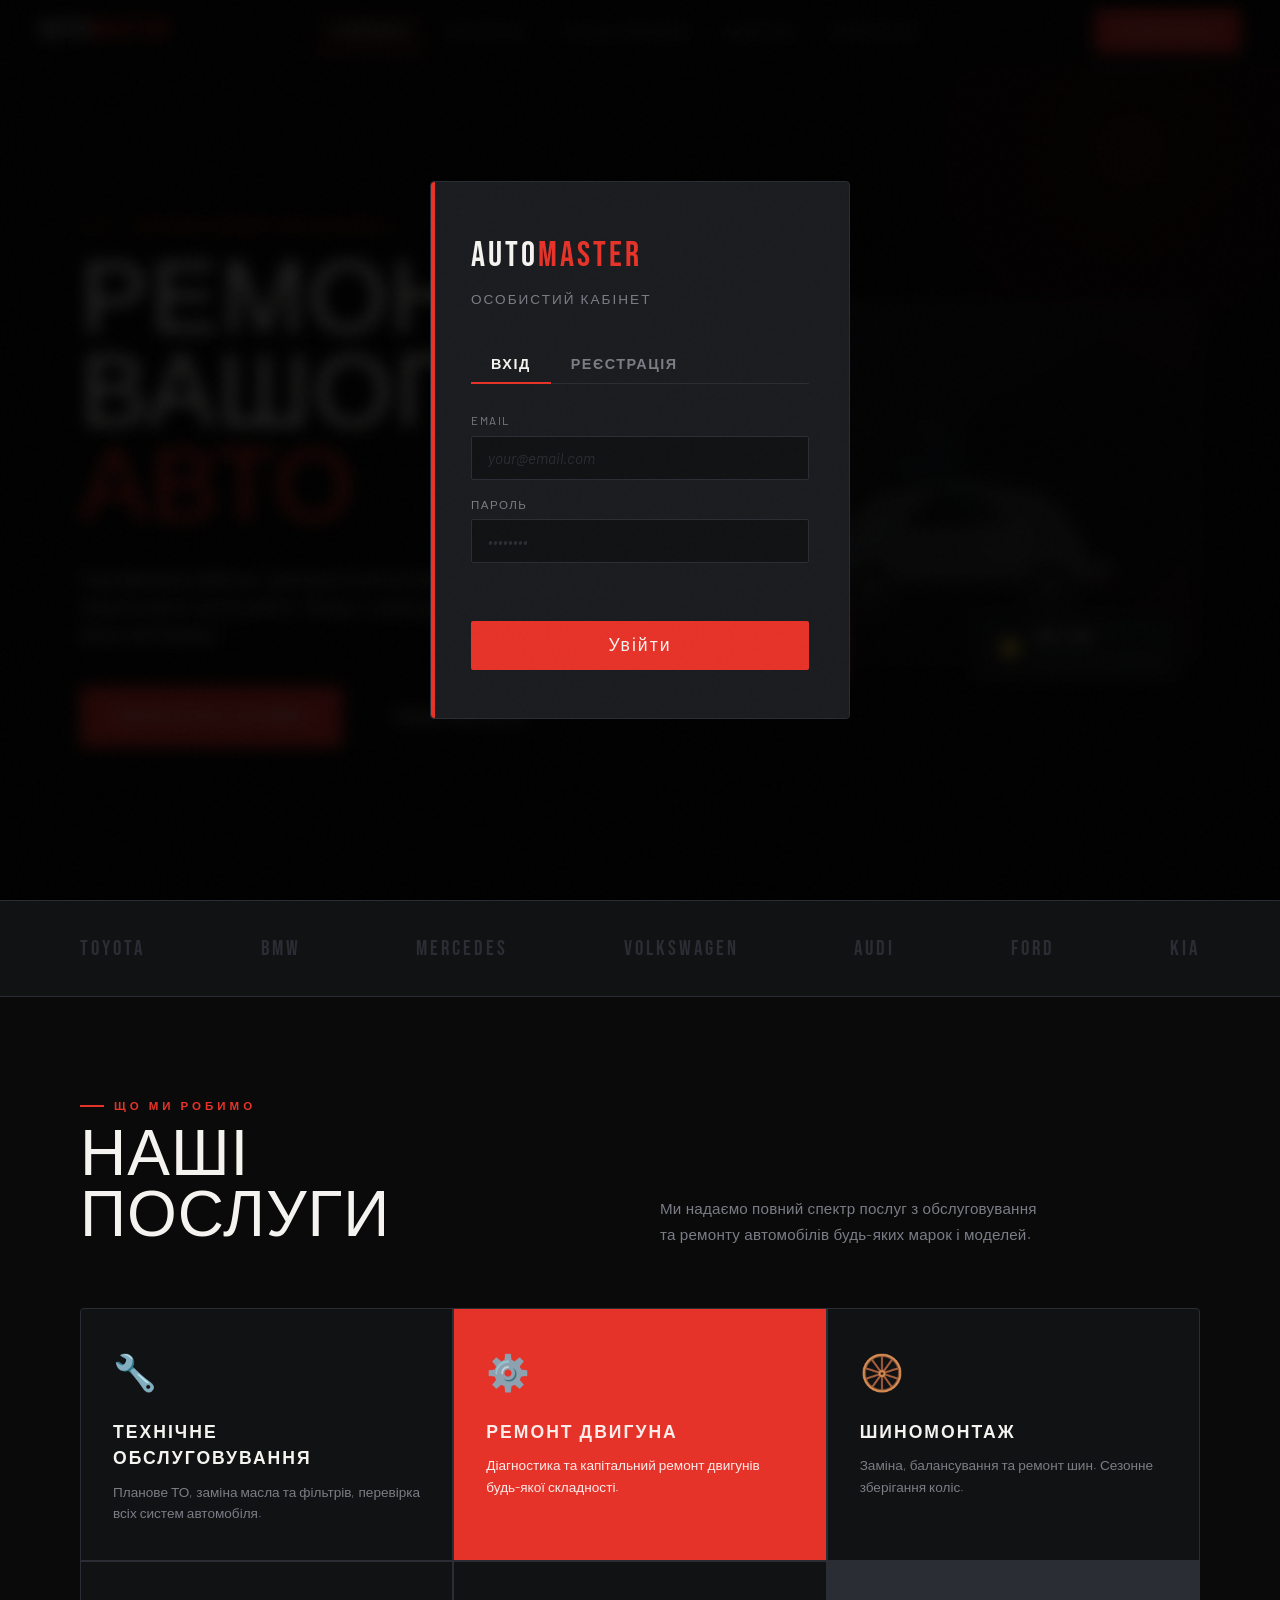
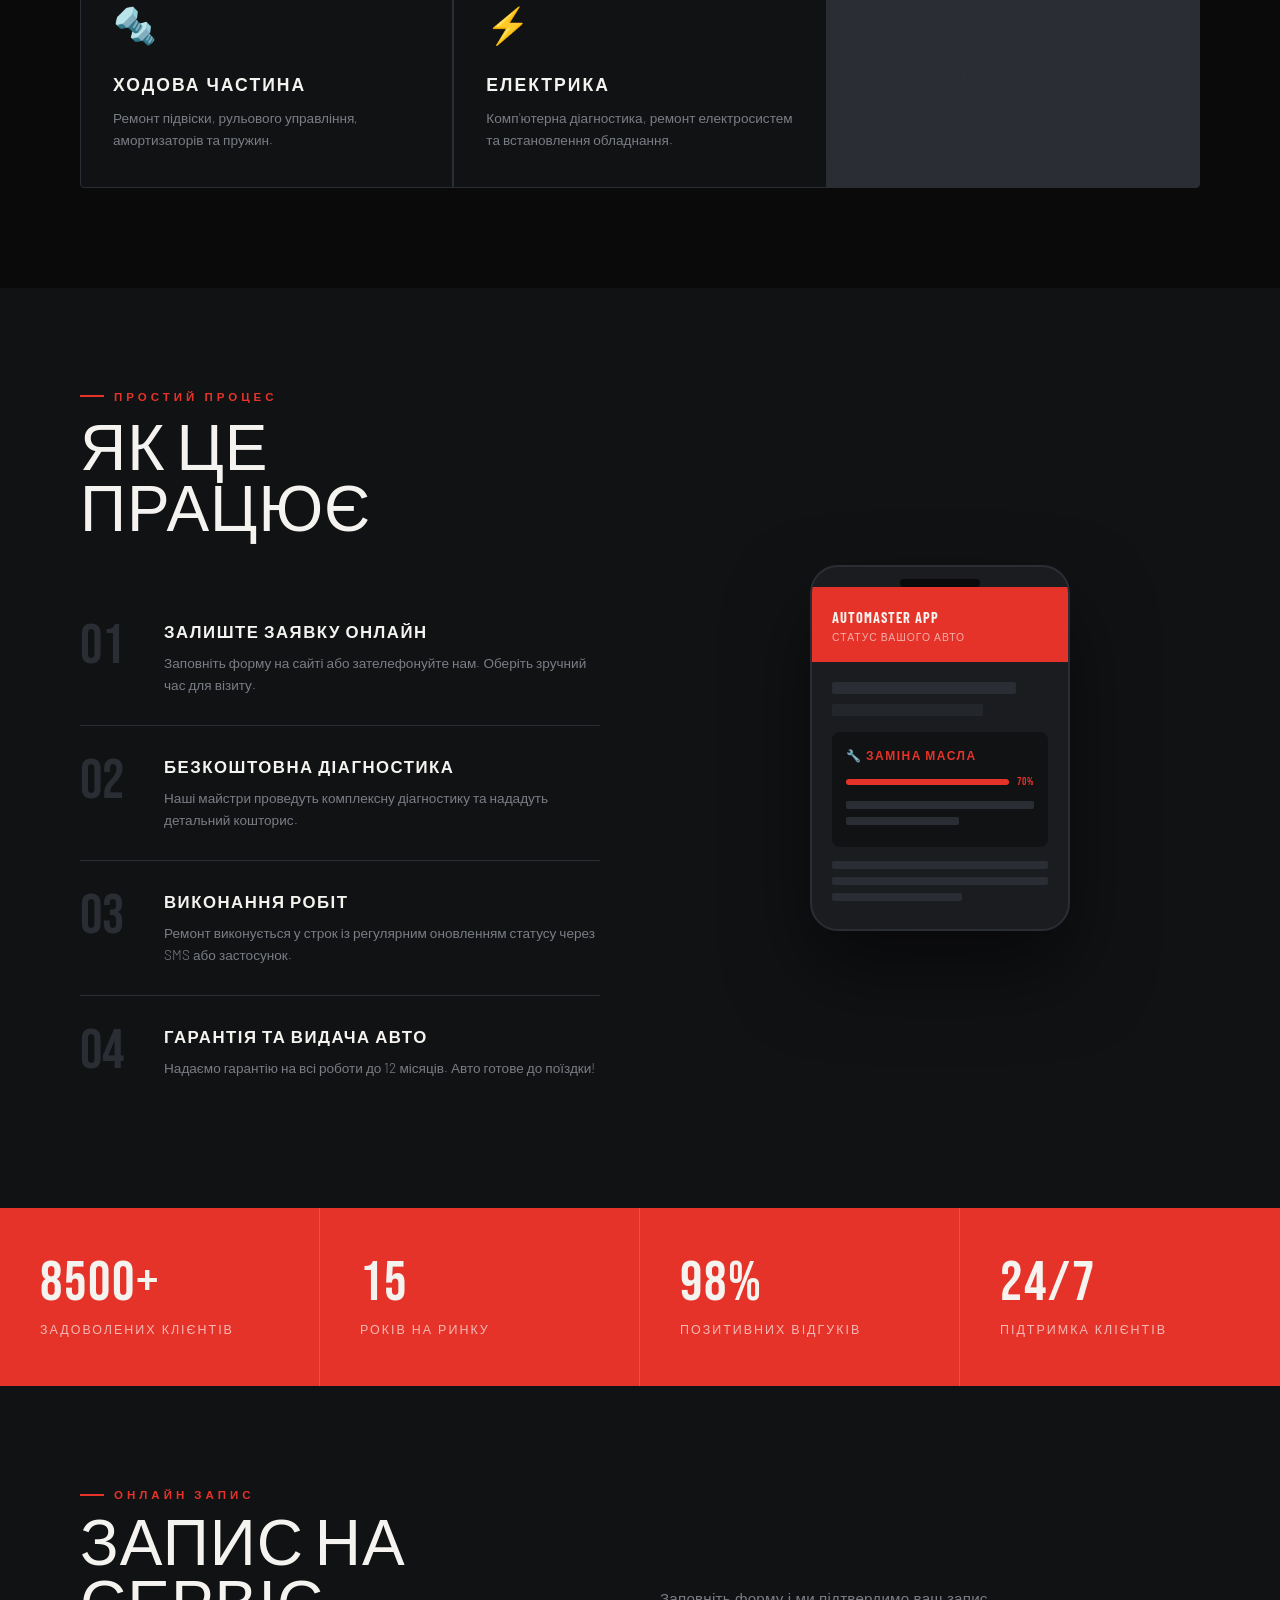
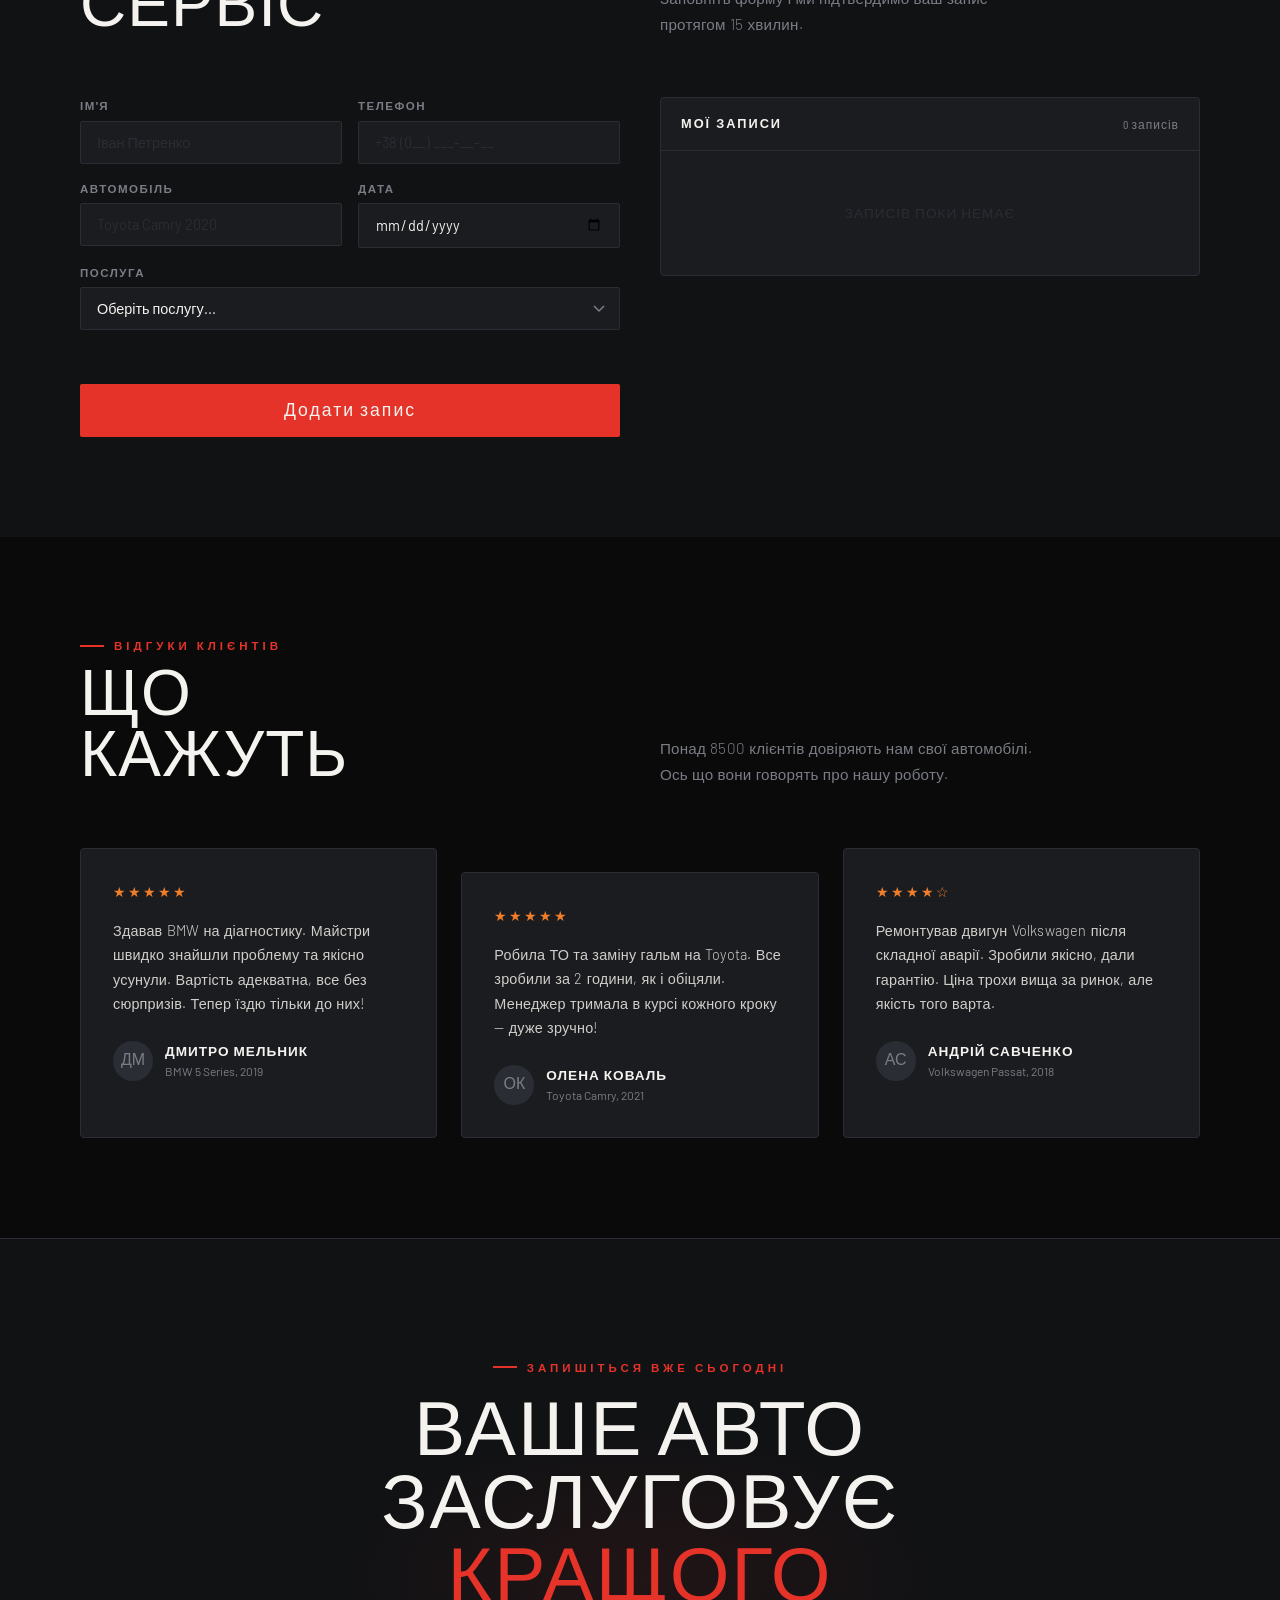
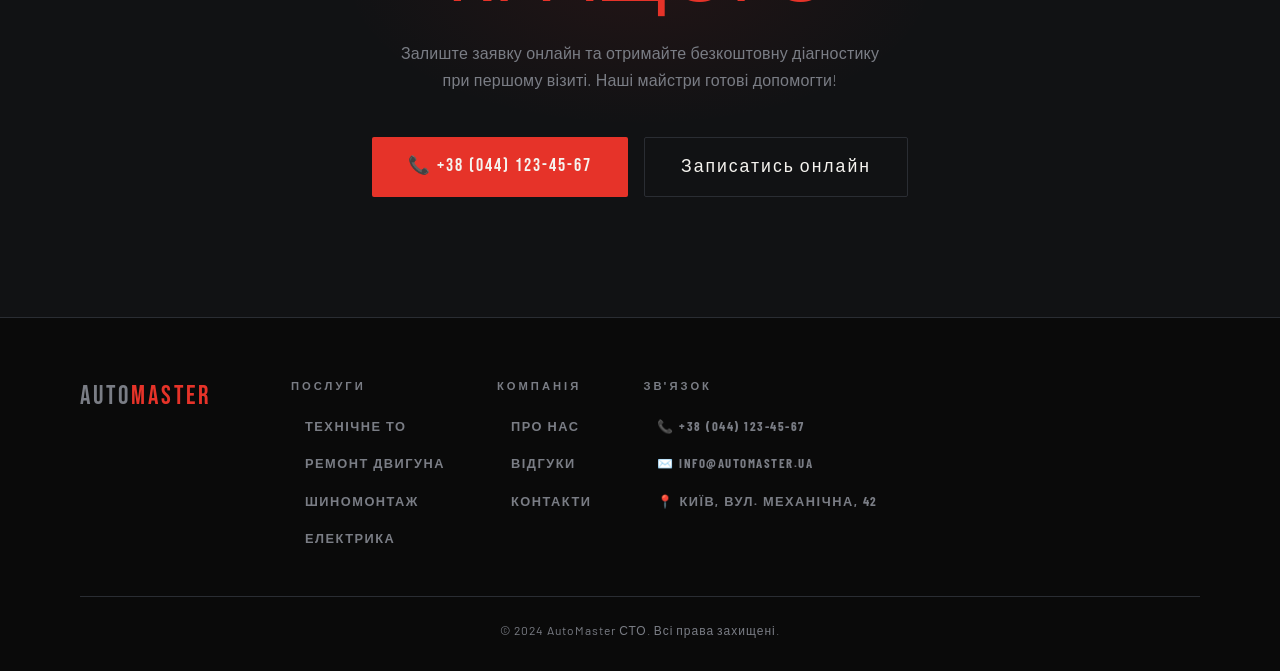
==== commit 1a86c2d6: "Update index.html" ====
--- a/index.html
+++ b/index.html
@@ -5,32 +5,13 @@
   <meta name="viewport" content="width=device-width, initial-scale=1.0">
   <title>AutoMaster СТО — Ваш надійний автосервіс</title>
 
-  <!-- Зовнішні шрифти (підключаються через <link>) -->
   <link rel="preconnect" href="https://fonts.googleapis.com">
   <link href="https://fonts.googleapis.com/css2?family=Bebas+Neue&family=Barlow:wght@300;400;500;600&family=Barlow+Condensed:wght@600;700&display=swap" rel="stylesheet">
 
-  <!--
-    ЛАБ. РОБОТА №2: КАСКАДНІ ТАБЛИЦІ СТИЛІВ
-    Підключення зовнішнього CSS-файлу через <link>
-    rel="stylesheet" — тип відношення
-    href="styles.css" — шлях до файлу стилів
-  -->
   <link rel="stylesheet" href="styles.css">
-
-  <!--
-    ДЕМОНСТРАЦІЯ КАСКАДУ — Вбудовані стилі (<style>)
-    Специфічність вища ніж у зовнішньому файлі.
-    Тут додаємо лише стилі, специфічні для цієї сторінки.
-  -->
+  <script src="https://cdnjs.cloudflare.com/ajax/libs/jquery/3.7.1/jquery.min.js"></script>
+
   <style>
-    /*
-      Inline-стиль у <style> тегу — другий рівень каскаду.
-      Перевизначає зовнішній CSS при однаковій специфічності.
-      Тут додаємо лише те, що не потрапило до styles.css
-      (наприклад, SVG-фігура автомобіля в hero).
-    */
-
-    /* SVG car silhouette — унікальний елемент сторінки */
     .hero-car-svg {
       position: absolute;
       bottom: 20px;
@@ -41,9 +22,6 @@
 </head>
 <body>
 
-<!-- ================================================
-     AUTH МОДАЛЬНЕ ВІКНО
-     ================================================ -->
 <div class="auth-overlay" id="authOverlay">
   <div class="auth-modal">
     <div class="auth-logo">AUTO<span>MASTER</span></div>
@@ -54,7 +32,6 @@
       <button class="auth-tab" onclick="switchTab('register')">Реєстрація</button>
     </div>
 
-    <!-- Форма входу -->
     <div class="auth-form" id="loginForm">
       <div class="auth-input-group">
         <label>Email</label>
@@ -68,7 +45,6 @@
       <button class="auth-btn" onclick="doLogin()">Увійти</button>
     </div>
 
-    <!-- Форма реєстрації -->
     <div class="auth-form hidden" id="registerForm">
       <div class="auth-input-group">
         <label>Ім'я</label>
@@ -88,17 +64,33 @@
   </div>
 </div>
 
-<!-- ================================================
-     НАВІГАЦІЯ
-     ================================================ -->
 <nav>
   <a href="#" class="nav-logo">AUTO<span>MASTER</span></a>
 
-  <ul class="nav-links">
-    <li><a href="#services">Послуги</a></li>
-    <li><a href="#how">Як це працює</a></li>
-    <li><a href="#reviews">Відгуки</a></li>
-    <li><a href="#cta">Контакти</a></li>
+  <ul class="menu menu--horizontal" id="mainMenu">
+    <li class="menu__item" data-section="top">
+      <a class="menu__link" href="#">Головна</a>
+    </li>
+    <li class="menu__item menu__item--dropdown" data-section="services">
+      <a class="menu__link" href="#services">Послуги</a>
+      <ul class="menu__dropdown">
+        <li class="menu__item"><a class="menu__link" href="#services">🔧 Технічне обслуговування</a></li>
+        <li class="menu__item"><a class="menu__link" href="#services">⚙️ Ремонт двигуна</a></li>
+        <li class="menu__item"><a class="menu__link" href="#services">🛞 Шиномонтаж</a></li>
+        <li class="menu__divider"></li>
+        <li class="menu__item"><a class="menu__link" href="#services">🔩 Ходова частина</a></li>
+        <li class="menu__item"><a class="menu__link" href="#services">⚡ Електрика</a></li>
+      </ul>
+    </li>
+    <li class="menu__item" data-section="how">
+      <a class="menu__link" href="#how">Як це працює</a>
+    </li>
+    <li class="menu__item" data-section="reviews">
+      <a class="menu__link" href="#reviews">Відгуки</a>
+    </li>
+    <li class="menu__item" data-section="cta">
+      <a class="menu__link" href="#cta">Контакти</a>
+    </li>
   </ul>
 
   <div class="nav-right">
@@ -108,11 +100,8 @@
   </div>
 </nav>
 
-<!-- ================================================
-     HERO СЕКЦІЯ
-     ================================================ -->
 <section id="hero">
-  <!-- Ліва колонка: текст -->
+
   <div class="hero-content">
     <div class="hero-label animate-in">Професійний Автосервіс</div>
 
@@ -133,12 +122,11 @@
     </div>
   </div>
 
-  <!-- Права колонка: зображення -->
   <div class="hero-image-box animate-in delay-2">
     <div class="hero-image">
       <div class="hero-image-inner">
         <div class="hero-car-icon">🔧</div>
-        <!-- SVG силует автомобіля -->
+
         <svg class="hero-car-svg" viewBox="0 0 380 200" fill="none" xmlns="http://www.w3.org/2000/svg">
           <path d="M60 120 C60 120 80 60 120 50 L200 40 L260 50 C300 55 320 120 320 120 L340 120 L340 140 L20 140 L20 120 Z" fill="#f5f3ef"/>
           <circle cx="100" cy="145" r="25" fill="#2a2d33" stroke="#f5f3ef" stroke-width="3"/>
@@ -151,7 +139,6 @@
       </div>
     </div>
 
-    <!-- Бейджі поверх зображення -->
     <div class="hero-badge">
       <div class="hero-badge-num">15+</div>
       <div class="hero-badge-text">Років досвіду</div>
@@ -167,9 +154,6 @@
   </div>
 </section>
 
-<!-- ================================================
-     ЛОГОТИПИ БРЕНДІВ
-     ================================================ -->
 <div id="logos">
   <div class="logos-inner">
     <div class="logo-item">TOYOTA</div>
@@ -182,9 +166,6 @@
   </div>
 </div>
 
-<!-- ================================================
-     ПОСЛУГИ
-     ================================================ -->
 <section id="services">
   <div class="section-header reveal">
     <div>
@@ -204,7 +185,6 @@
       <div class="service-text">Планове ТО, заміна масла та фільтрів, перевірка всіх систем автомобіля.</div>
     </div>
 
-    <!-- Модифікатор .featured — демонстрація каскаду -->
     <div class="service-card featured">
       <span class="service-icon">⚙️</span>
       <div class="service-name">Ремонт Двигуна</div>
@@ -229,23 +209,16 @@
       <div class="service-text">Комп'ютерна діагностика, ремонт електросистем та встановлення обладнання.</div>
     </div>
 
-    <!-- .dashed — інший модифікатор того ж базового класу -->
     <div class="service-card dashed">
       <span>+ Більше послуг</span>
     </div>
   </div>
 </section>
 
-<!-- ================================================
-     ЯК ЦЕ ПРАЦЮЄ
-     ================================================ -->
 <section id="how">
   <div class="how-steps reveal">
     <div class="section-label" style="margin-bottom:16px">Простий процес</div>
-    <!--
-      Вище — INLINE СТИЛЬ (третій рівень каскаду, найвища специфічність).
-      style="margin-bottom:16px" перевизначає будь-який CSS для margin-bottom.
-    -->
+
     <h2 class="section-title" style="margin-bottom:48px">ЯК ЦЕ<br>ПРАЦЮЄ</h2>
 
     <div class="how-step">
@@ -281,7 +254,6 @@
     </div>
   </div>
 
-  <!-- Телефонний мокап -->
   <div class="how-phone reveal">
     <div class="phone-mockup">
       <span class="phone-notch"></span>
@@ -311,9 +283,6 @@
   </div>
 </section>
 
-<!-- ================================================
-     СТАТИСТИКА
-     ================================================ -->
 <section id="stats">
   <div class="stats-inner">
     <div class="stat-item reveal">
@@ -335,9 +304,70 @@
   </div>
 </section>
 
-<!-- ================================================
-     ВІДГУКИ
-     ================================================ -->
+<section id="booking">
+  <div class="section-header reveal">
+    <div>
+      <div class="section-label">Онлайн запис</div>
+      <h2 class="section-title">ЗАПИС НА<br>СЕРВІС</h2>
+    </div>
+    <p class="section-desc">Заповніть форму і ми підтвердимо ваш запис протягом 15 хвилин.</p>
+  </div>
+
+  <div class="booking-wrap reveal">
+    <div class="booking-form-box">
+      <div class="booking-row">
+        <div class="booking-field">
+          <label class="booking-label" for="b-name">Ім'я</label>
+          <input class="booking-input" id="b-name" type="text" placeholder="Іван Петренко">
+        </div>
+        <div class="booking-field">
+          <label class="booking-label" for="b-phone">Телефон</label>
+          <input class="booking-input" id="b-phone" type="tel" placeholder="+38 (0__) ___-__-__">
+        </div>
+      </div>
+      <div class="booking-row">
+        <div class="booking-field">
+          <label class="booking-label" for="b-car">Автомобіль</label>
+          <input class="booking-input" id="b-car" type="text" placeholder="Toyota Camry 2020">
+        </div>
+        <div class="booking-field">
+          <label class="booking-label" for="b-date">Дата</label>
+          <input class="booking-input" id="b-date" type="date">
+        </div>
+      </div>
+      <div class="booking-field">
+        <label class="booking-label" for="b-service">Послуга</label>
+        <select class="booking-input booking-select" id="b-service">
+          <option value="">Оберіть послугу...</option>
+          <option value="Технічне обслуговування">Технічне обслуговування</option>
+          <option value="Ремонт двигуна">Ремонт двигуна</option>
+          <option value="Шиномонтаж">Шиномонтаж</option>
+          <option value="Ходова частина">Ходова частина</option>
+          <option value="Електрика">Електрика</option>
+          <option value="Діагностика">Діагностика</option>
+        </select>
+      </div>
+      <div class="booking-error" id="bookingError"></div>
+      <button class="btn-primary booking-btn" onclick="addBooking()">Додати запис</button>
+    </div>
+
+    <div class="booking-list-box">
+      <div class="booking-list-header">
+        <span class="booking-list-title">Мої записи</span>
+        <span class="booking-loader" id="bookingLoader">
+          <span class="loader-dot"></span>
+          <span class="loader-dot"></span>
+          <span class="loader-dot"></span>
+        </span>
+        <span class="booking-count" id="bookingCount">0 записів</span>
+      </div>
+      <div class="booking-list" id="bookingList">
+        <div class="booking-empty" id="bookingEmpty">Записів поки немає</div>
+      </div>
+    </div>
+  </div>
+</section>
+
 <section id="reviews">
   <div class="section-header reveal">
     <div>
@@ -389,9 +419,6 @@
   </div>
 </section>
 
-<!-- ================================================
-     CTA СЕКЦІЯ
-     ================================================ -->
 <section id="cta">
   <div class="section-label cta-label reveal">Запишіться вже сьогодні</div>
   <h2 class="cta-title reveal">
@@ -407,18 +434,44 @@
   </div>
 </section>
 
-<!-- ================================================
-     FOOTER
-     ================================================ -->
 <footer>
-  <div class="footer-logo">AUTO<span>MASTER</span></div>
-  <div class="footer-text">© 2024 AutoMaster СТО. Всі права захищені.</div>
-  <div class="footer-text">Київ, вул. Механічна, 42</div>
+  <div class="footer-top">
+    <div class="footer-logo">AUTO<span>MASTER</span></div>
+
+    <div class="footer-nav">
+      <div class="footer-nav__col">
+        <div class="footer-nav__title">Послуги</div>
+        <ul class="menu menu--vertical">
+          <li class="menu__item"><a class="menu__link footer-link" href="#services">Технічне ТО</a></li>
+          <li class="menu__item"><a class="menu__link footer-link" href="#services">Ремонт двигуна</a></li>
+          <li class="menu__item"><a class="menu__link footer-link" href="#services">Шиномонтаж</a></li>
+          <li class="menu__item"><a class="menu__link footer-link" href="#services">Електрика</a></li>
+        </ul>
+      </div>
+
+      <div class="footer-nav__col">
+        <div class="footer-nav__title">Компанія</div>
+        <ul class="menu menu--vertical">
+          <li class="menu__item"><a class="menu__link footer-link" href="#how">Про нас</a></li>
+          <li class="menu__item"><a class="menu__link footer-link" href="#reviews">Відгуки</a></li>
+          <li class="menu__item"><a class="menu__link footer-link" href="#cta">Контакти</a></li>
+        </ul>
+      </div>
+
+      <div class="footer-nav__col">
+        <div class="footer-nav__title">Зв'язок</div>
+        <ul class="menu menu--vertical">
+          <li class="menu__item"><a class="menu__link footer-link" href="tel:+380441234567">📞 +38 (044) 123-45-67</a></li>
+          <li class="menu__item"><a class="menu__link footer-link" href="mailto:info@automaster.ua">✉️ info@automaster.ua</a></li>
+          <li class="menu__item"><a class="menu__link footer-link" href="#cta">📍 Київ, вул. Механічна, 42</a></li>
+        </ul>
+      </div>
+    </div>
+  </div>
+
+  <div class="footer-bottom">© 2024 AutoMaster СТО. Всі права захищені.</div>
 </footer>
 
-<!-- ================================================
-     JAVASCRIPT
-     ================================================ -->
 <script>
   /* ── AUTH (localStorage) ── */
   const USERS_KEY   = 'automaster_users';
@@ -523,10 +576,195 @@
 
   document.querySelectorAll('.reveal').forEach(el => observer.observe(el));
 
-  /* ── INIT ── */
+  const menuItems = document.querySelectorAll('#mainMenu .menu__item');
+  const sections = ['services', 'how', 'reviews', 'cta'];
+
+  function setActiveMenuItem(sectionId) {
+    menuItems.forEach(item => item.classList.remove('menu__item--active'));
+    const active = document.querySelector(`#mainMenu [data-section="${sectionId}"]`);
+    if (active) active.classList.add('menu__item--active');
+  }
+
+  window.addEventListener('scroll', () => {
+    const scrollY = window.scrollY;
+    let current = 'top';
+    sections.forEach(id => {
+      const el = document.getElementById(id);
+      if (el && el.offsetTop - 100 <= scrollY) current = id;
+    });
+    setActiveMenuItem(current);
+  });
+
+  setActiveMenuItem('top');
+
+  const bookings = [];
+
+  const API = 'https://jsonplaceholder.typicode.com';
+
+  function showLoader() {
+    $('#bookingLoader').css('display', 'flex');
+  }
+
+  function hideLoader() {
+    $('#bookingLoader').hide();
+  }
+
+  function renderCard(booking, prepend) {
+    const dateFormatted = new Date(booking.date).toLocaleDateString('uk-UA', {
+      day: 'numeric', month: 'long', year: 'numeric'
+    });
+
+    const $card = $('<div>')
+            .addClass('booking-card')
+            .attr('data-id', booking.id)
+            .css({ opacity: 0, transform: 'translateY(10px)' })
+            .html(`
+        <div class="booking-card-top">
+          <span class="booking-card-service">${booking.service}</span>
+          <button class="booking-card-remove" data-id="${booking.id}">✕</button>
+        </div>
+        <div class="booking-card-name">${booking.name}</div>
+        <div class="booking-card-details">
+          <span>${booking.car}</span>
+          <span>${dateFormatted}</span>
+        </div>
+        <div class="booking-card-phone">${booking.phone}</div>
+      `);
+
+    if (prepend) {
+      $('#bookingList').prepend($card);
+    } else {
+      $('#bookingList').append($card);
+    }
+
+    setTimeout(() => {
+      $card.css({ transition: 'opacity 0.3s ease, transform 0.3s ease', opacity: 1, transform: 'translateY(0)' });
+    }, 10);
+  }
+
+  function updateBookingCount() {
+    const n = bookings.length;
+    const label = n === 1 ? 'запис' : n < 5 ? 'записи' : 'записів';
+    $('#bookingCount').text(`${n} ${label}`);
+    $('#bookingCount').css('color', n > 0 ? 'var(--color-red)' : '');
+  }
+
+  function loadInitialBookings() {
+    showLoader();
+    $.ajax({
+      url: API + '/posts?_limit=3',
+      method: 'GET',
+      success: function(data) {
+        const services = ['Діагностика', 'Технічне обслуговування', 'Шиномонтаж'];
+        const cars     = ['BMW 3 Series', 'Toyota Camry', 'Volkswagen Golf'];
+        const phones   = ['+38 (050) 123-45-67', '+38 (067) 234-56-78', '+38 (073) 345-67-89'];
+
+        data.forEach(function(post, i) {
+          const booking = {
+            id:      post.id,
+            name:    post.title.split(' ').slice(0, 2).join(' '),
+            phone:   phones[i],
+            car:     cars[i],
+            date:    new Date(Date.now() + (i + 1) * 86400000).toISOString().split('T')[0],
+            service: services[i]
+          };
+          bookings.push(booking);
+          renderCard(booking, false);
+        });
+
+        $('#bookingEmpty').remove();
+        updateBookingCount();
+        hideLoader();
+      },
+      error: function() {
+        hideLoader();
+      }
+    });
+  }
+
+  function addBooking() {
+    const name    = $('#b-name').val().trim();
+    const phone   = $('#b-phone').val().trim();
+    const car     = $('#b-car').val().trim();
+    const date    = $('#b-date').val();
+    const service = $('#b-service').val();
+
+    $('#bookingError').text('');
+
+    if (!name || !phone || !car || !date || !service) {
+      $('#bookingError').text('Заповніть усі поля');
+      return;
+    }
+
+    const btn = $('.booking-btn');
+    btn.prop('disabled', true).text('Відправляємо...');
+    showLoader();
+
+    $.ajax({
+      url: API + '/posts',
+      method: 'POST',
+      contentType: 'application/json',
+      data: JSON.stringify({ title: name, body: service, userId: 1 }),
+      success: function(response) {
+        const booking = {
+          id:      Date.now(),
+          name, phone, car, date, service,
+          serverId: response.id
+        };
+        bookings.push(booking);
+
+        $('#bookingEmpty').remove();
+        renderCard(booking, true);
+        updateBookingCount();
+
+        $('#b-name, #b-phone, #b-car, #b-date, #b-service').val('');
+        btn.prop('disabled', false).text('Додати запис');
+        hideLoader();
+      },
+      error: function() {
+        $('#bookingError').text('Помилка сервера. Спробуйте ще раз.');
+        btn.prop('disabled', false).text('Додати запис');
+        hideLoader();
+      }
+    });
+  }
+
+  $(document).on('click', '.booking-card-remove', function() {
+    const id = parseInt($(this).data('id'));
+    const $card = $(this).closest('.booking-card');
+
+    showLoader();
+
+    $.ajax({
+      url: API + '/posts/1',
+      method: 'DELETE',
+      success: function() {
+        $card.css({ transition: 'opacity 0.3s ease, transform 0.3s ease', opacity: 0, transform: 'translateX(20px)' });
+
+        setTimeout(function() {
+          $card.remove();
+          const idx = bookings.findIndex(b => b.id === id);
+          if (idx !== -1) bookings.splice(idx, 1);
+          updateBookingCount();
+          hideLoader();
+
+          if ($('#bookingList').children().length === 0) {
+            $('#bookingList').html('<div class="booking-empty" id="bookingEmpty">Записів поки немає</div>');
+          }
+        }, 300);
+      },
+      error: function() {
+        hideLoader();
+      }
+    });
+  });
+
+  $(document).ready(function() {
+    loadInitialBookings();
+  });
+
   updateNavUI();
 
-  /* Показати auth при першому завантаженні */
   setTimeout(() => {
     if (!getSession()) document.getElementById('authOverlay').classList.remove('hidden');
   }, 800);
--- a/styles.css
+++ b/styles.css
@@ -1,18 +1,5 @@
-/* =============================================================
-   AutoMaster СТО — Таблиця каскадних стилів
-   Лабораторна робота №2
-   Тема: Каскадні таблиці стилів (CSS)
-   ============================================================= */
-
-
-/* ─────────────────────────────────────────────
-   1. CSS ЗМІННІ (Custom Properties)
-   Визначаються в :root — глобальний scope
-   Демонструють механізм каскаду: дочірні елементи
-   успадковують змінні від батьківського :root
-───────────────────────────────────────────── */
 :root {
-  /* Кольорова палітра */
+
   --color-black:      #0a0a0a;
   --color-dark:       #111214;
   --color-card:       #1a1c20;
@@ -24,36 +11,24 @@
   --color-muted:      #7a7d85;
   --color-text:       #d0cec9;
 
-  /* Типографіка */
   --font-display:     'Bebas Neue', sans-serif;
   --font-condensed:   'Barlow Condensed', sans-serif;
   --font-body:        'Barlow', sans-serif;
 
-  /* Відступи */
   --spacing-xs:   8px;
   --spacing-sm:   16px;
   --spacing-md:   32px;
   --spacing-lg:   64px;
   --spacing-xl:   100px;
 
-  /* Радіуси */
   --radius-sm:  2px;
   --radius-md:  4px;
   --radius-lg:  12px;
 
-  /* Переходи */
   --transition-fast:   0.2s ease;
   --transition-medium: 0.4s ease;
 }
 
-
-/* ─────────────────────────────────────────────
-   2. СЕЛЕКТОРИ — Типи та специфічність
-   Специфічність (від низької до високої):
-   елемент (0,0,1) < клас (0,1,0) < id (1,0,0) < inline
-───────────────────────────────────────────── */
-
-/* Тип-селектор — найнижча специфічність */
 * {
   margin: 0;
   padding: 0;
@@ -72,7 +47,6 @@
   line-height: 1.5;
 }
 
-/* Шум-текстура через псевдоелемент ::before */
 body::before {
   content: '';
   position: fixed;
@@ -83,66 +57,30 @@
   opacity: 0.4;
 }
 
-/* Клас-селектор (.classname) — середня специфічність */
 .hidden {
   display: none !important;
 }
 
-/* Посилання */
 a {
   text-decoration: none;
   color: inherit;
 }
 
-
-/* ─────────────────────────────────────────────
-   3. КАСКАД: успадкування (inheritance)
-   font-*, color, line-height успадковуються.
-   background, border — НЕ успадковуються.
-───────────────────────────────────────────── */
-
-/* Батьківський елемент — children успадкують font-family */
-.nav-links {
-  display: flex;
-  gap: var(--spacing-md);
-  list-style: none;
-  margin: 0 auto;
-  font-family: var(--font-condensed); /* успадковується дочірніми <a> */
-  font-size: 0.85rem;
-}
-
-/* Дочірній елемент успадковує font-family від .nav-links */
-.nav-links a {
-  font-weight: 600;
-  text-transform: uppercase;
-  letter-spacing: 2px;
-  color: var(--color-muted);          /* перевизначення кольору */
-  transition: color var(--transition-fast);
-}
-
-/* Псевдоклас :hover — змінює стиль при наведенні */
-.nav-links a:hover {
-  color: var(--color-white);
-}
-
-
-/* ─────────────────────────────────────────────
-   4. НАВІГАЦІЯ
-───────────────────────────────────────────── */
 nav {
   position: fixed;
   top: 0;
   left: 0;
   right: 0;
   z-index: 100;
-  background: rgba(10, 10, 10, 0.92);
+  background: rgba(10, 10, 10, 0.95);
   backdrop-filter: blur(12px);
-  -webkit-backdrop-filter: blur(12px); /* vendor prefix для Safari */
+  -webkit-backdrop-filter: blur(12px);
   border-bottom: 1px solid var(--color-border);
   height: 64px;
   display: flex;
   align-items: center;
   padding: 0 40px;
+  overflow: visible;
 }
 
 .nav-logo {
@@ -153,9 +91,8 @@
   flex-shrink: 0;
 }
 
-/* Каскадний дочірній селектор: .nav-logo span */
 .nav-logo span {
-  color: var(--color-red); /* перевизначає успадкований color */
+  color: var(--color-red);
 }
 
 .nav-right {
@@ -171,7 +108,6 @@
   letter-spacing: 1px;
 }
 
-/* Кнопка-посилання */
 .nav-cta {
   background: var(--color-red);
   color: var(--color-white);
@@ -204,20 +140,11 @@
   transition: border-color var(--transition-fast), color var(--transition-fast);
 }
 
-/* Псевдоклас :hover на .logout-btn */
 .logout-btn:hover {
   border-color: var(--color-red);
   color: var(--color-red);
 }
 
-
-/* ─────────────────────────────────────────────
-   5. ПСЕВДОЕЛЕМЕНТИ ТА ПСЕВДОКЛАСИ
-   ::before / ::after — генерований контент
-   :hover / :focus / :first-child / :nth-child
-───────────────────────────────────────────── */
-
-/* ::before — декоративна вертикальна лінія */
 .auth-modal::before {
   content: '';
   position: absolute;
@@ -229,7 +156,6 @@
   border-radius: var(--radius-md) 0 0 var(--radius-md);
 }
 
-/* ::before з текстом для лейблів секцій */
 .section-label::before {
   content: '';
   display: inline-block;
@@ -250,7 +176,6 @@
   margin-right: 12px;
 }
 
-/* ::after для анімованого підкреслення карток */
 .service-card::after {
   content: '';
   position: absolute;
@@ -266,12 +191,10 @@
   width: 100%;
 }
 
-/* :nth-child — кожна парна картка відгуку */
 .review-card:nth-child(even) {
-  margin-top: 24px; /* зміщення для візуального ефекту */
-}
-
-/* :first-child / :last-child */
+  margin-top: 24px;
+}
+
 .how-step:last-child {
   border-bottom: none;
 }
@@ -280,10 +203,6 @@
   border-right: none;
 }
 
-
-/* ─────────────────────────────────────────────
-   6. AUTH МОДАЛЬНЕ ВІКНО
-───────────────────────────────────────────── */
 .auth-overlay {
   position: fixed;
   inset: 0;
@@ -348,7 +267,6 @@
   transition: color var(--transition-fast), border-color var(--transition-fast);
 }
 
-/* :focus — доступність (accessibility) */
 .auth-tab:focus {
   outline: 2px solid var(--color-red);
   outline-offset: 2px;
@@ -387,7 +305,6 @@
   transition: border-color var(--transition-fast);
 }
 
-/* :focus-within — батьківський елемент коли дочірній в фокусі */
 .auth-input-group:focus-within label {
   color: var(--color-red);
 }
@@ -396,7 +313,6 @@
   border-color: var(--color-red);
 }
 
-/* ::placeholder — стилізація placeholder тексту */
 .auth-input::placeholder {
   color: var(--color-border);
   font-style: italic;
@@ -421,7 +337,6 @@
   transform: translateY(-1px);
 }
 
-/* :active — стан при кліку */
 .auth-btn:active {
   transform: translateY(0);
 }
@@ -434,10 +349,6 @@
   letter-spacing: 0.5px;
 }
 
-
-/* ─────────────────────────────────────────────
-   7. HERO СЕКЦІЯ
-───────────────────────────────────────────── */
 #hero {
   min-height: 100vh;
   padding-top: 64px;
@@ -451,7 +362,6 @@
   position: relative;
 }
 
-/* Псевдоелемент ::after для фонового градієнту */
 #hero::after {
   content: '';
   position: absolute;
@@ -478,14 +388,13 @@
 
 .hero-title {
   font-family: var(--font-display);
-  font-size: clamp(4rem, 8vw, 7rem); /* clamp() — адаптивний розмір */
+  font-size: clamp(4rem, 8vw, 7rem);
   line-height: 0.92;
   color: var(--color-white);
   letter-spacing: 2px;
   margin-bottom: 28px;
 }
 
-/* Каскадний дочірній: .hero-title .accent */
 .hero-title .accent {
   color: var(--color-red);
 }
@@ -505,7 +414,6 @@
   flex-wrap: wrap;
 }
 
-/* Спільні стилі для обох кнопок через групування */
 .btn-primary,
 .btn-secondary {
   font-family: var(--font-display);
@@ -541,7 +449,6 @@
   transform: translateY(-2px);
 }
 
-/* Hero Image */
 .hero-image {
   width: 100%;
   aspect-ratio: 4 / 3;
@@ -574,7 +481,6 @@
   background: linear-gradient(135deg, rgba(230, 51, 41, 0.05) 0%, transparent 50%);
 }
 
-/* Бейджі позиціонуються абсолютно відносно .hero-image-box */
 .hero-image-box {
   position: relative;
 }
@@ -634,10 +540,6 @@
   color: var(--color-muted);
 }
 
-
-/* ─────────────────────────────────────────────
-   8. ЛОГОТИПИ (Logos bar)
-───────────────────────────────────────────── */
 #logos {
   padding: 32px 80px;
   border-top: 1px solid var(--color-border);
@@ -665,15 +567,10 @@
   color: var(--color-muted);
 }
 
-
-/* ─────────────────────────────────────────────
-   9. СЕКЦІЇ — загальні стилі
-───────────────────────────────────────────── */
 section {
   position: relative;
 }
 
-/* Перевикористовуваний клас заголовка секції */
 .section-header {
   display: grid;
   grid-template-columns: 1fr 1fr;
@@ -711,10 +608,6 @@
   align-self: end;
 }
 
-
-/* ─────────────────────────────────────────────
-   10. ПОСЛУГИ
-───────────────────────────────────────────── */
 #services {
   padding: var(--spacing-xl) 80px;
 }
@@ -742,19 +635,16 @@
   background: var(--color-card);
 }
 
-/* Модифікатор BEM: .service-card--featured */
 .service-card.featured {
   background: var(--color-red);
 }
 
-/* Каскад: .service-card.featured дочірні елементи */
 .service-card.featured .service-icon,
 .service-card.featured .service-name,
 .service-card.featured .service-text {
   color: rgba(255, 255, 255, 0.9);
 }
 
-/* Пунктирна карта */
 .service-card.dashed {
   background: transparent;
   border: 2px dashed var(--color-border);
@@ -795,10 +685,6 @@
   font-weight: 300;
 }
 
-
-/* ─────────────────────────────────────────────
-   11. ЯК ЦЕ ПРАЦЮЄ
-───────────────────────────────────────────── */
 #how {
   padding: var(--spacing-xl) 80px;
   background: var(--color-dark);
@@ -830,7 +716,6 @@
   transition: color var(--transition-fast);
 }
 
-/* Каскад через батька: .how-step:hover > .how-step-num */
 .how-step:hover .how-step-num {
   color: var(--color-red);
 }
@@ -852,7 +737,6 @@
   font-weight: 300;
 }
 
-/* Телефонний мокап */
 .how-phone {
   display: flex;
   justify-content: center;
@@ -910,7 +794,6 @@
   margin-bottom: 10px;
 }
 
-/* :nth-child для рядків телефону */
 .phone-row:nth-child(odd) {
   width: 85%;
 }
@@ -965,10 +848,6 @@
   margin-bottom: 8px;
 }
 
-
-/* ─────────────────────────────────────────────
-   12. СТАТИСТИКА (банер)
-───────────────────────────────────────────── */
 #stats {
   background: var(--color-red);
   overflow: hidden;
@@ -1007,10 +886,6 @@
   display: block;
 }
 
-
-/* ─────────────────────────────────────────────
-   13. ВІДГУКИ
-───────────────────────────────────────────── */
 #reviews {
   padding: var(--spacing-xl) 80px;
 }
@@ -1083,10 +958,6 @@
   color: var(--color-muted);
 }
 
-
-/* ─────────────────────────────────────────────
-   14. CTA СЕКЦІЯ
-───────────────────────────────────────────── */
 #cta {
   padding: 120px 80px;
   text-align: center;
@@ -1142,26 +1013,37 @@
   margin-bottom: 20px;
 }
 
-
-/* ─────────────────────────────────────────────
-   15. FOOTER
-───────────────────────────────────────────── */
 footer {
   background: var(--color-black);
   border-top: 1px solid var(--color-border);
-  padding: 24px 80px;
-  display: flex;
-  align-items: center;
-  justify-content: space-between;
-  flex-wrap: wrap;
-  gap: var(--spacing-sm);
+  padding: 60px 80px 32px;
+  display: flex;
+  flex-direction: column;
+  gap: 0;
+}
+
+.footer-top {
+  display: flex;
+  align-items: flex-start;
+  gap: 80px;
+  padding-bottom: 40px;
+}
+
+.footer-bottom {
+  font-size: 0.75rem;
+  color: var(--color-muted);
+  letter-spacing: 1px;
+  padding-top: 24px;
+  border-top: 1px solid var(--color-border);
+  text-align: center;
 }
 
 .footer-logo {
   font-family: var(--font-display);
-  font-size: 1.3rem;
+  font-size: 1.6rem;
   letter-spacing: 3px;
   color: var(--color-muted);
+  flex-shrink: 0;
 }
 
 .footer-logo span {
@@ -1175,9 +1057,6 @@
 }
 
 
-/* ─────────────────────────────────────────────
-   16. АНІМАЦІЇ (@keyframes)
-───────────────────────────────────────────── */
 @keyframes fadeIn {
   from { opacity: 0; }
   to   { opacity: 1; }
@@ -1194,7 +1073,6 @@
   }
 }
 
-/* Утиліти анімацій */
 .animate-in {
   animation: slideUp 0.6s ease forwards;
   opacity: 0;
@@ -1205,7 +1083,6 @@
 .delay-3 { animation-delay: 0.3s; }
 .delay-4 { animation-delay: 0.4s; }
 
-/* Scroll-reveal */
 .reveal {
   opacity: 0;
   transform: translateY(20px);
@@ -1217,10 +1094,6 @@
   transform: translateY(0);
 }
 
-
-/* ─────────────────────────────────────────────
-   17. КАСТОМНИЙ СКРОЛБАР
-───────────────────────────────────────────── */
 ::-webkit-scrollbar {
   width: 6px;
 }
@@ -1238,14 +1111,6 @@
   background: var(--color-red);
 }
 
-
-/* ─────────────────────────────────────────────
-   18. МЕДІА-ЗАПИТИ (Responsive Design)
-   Демонструє каскад: медіа-запити перевизначають
-   базові стилі при певних умовах
-───────────────────────────────────────────── */
-
-/* Планшет (≤ 1024px) */
 @media (max-width: 1024px) {
   #hero {
     grid-template-columns: 1fr;
@@ -1286,7 +1151,6 @@
     margin: 0 auto;
   }
 
-  /* При планшеті скасовуємо зміщення парних карток */
   .review-card:nth-child(even) {
     margin-top: 0;
   }
@@ -1296,13 +1160,12 @@
   }
 }
 
-/* Мобільний (≤ 768px) */
 @media (max-width: 768px) {
   nav {
     padding: 0 20px;
   }
 
-  .nav-links { display: none; }
+  .menu--horizontal { display: none; }
 
   #hero {
     padding: 100px 20px 60px;
@@ -1317,9 +1180,16 @@
   }
 
   footer {
-    padding: 24px 20px;
+    padding: 40px 20px 24px;
+  }
+
+  .footer-top {
     flex-direction: column;
-    text-align: center;
+    gap: 40px;
+  }
+
+  .footer-nav {
+    flex-wrap: wrap;
   }
 
   .services-grid {
@@ -1338,3 +1208,593 @@
     padding: 60px 20px;
   }
 }
+
+h1 {
+  font-family:     var(--font-display);
+  font-size:       clamp(4rem, 8vw, 7rem);
+  font-weight:     400;
+  font-style:      normal;
+  line-height:     0.92;
+  letter-spacing:  2px;
+  text-transform:  uppercase;
+  color:           var(--color-white);
+}
+
+h2 {
+  font-family:     var(--font-display);
+  font-size:       clamp(2.5rem, 5vw, 4rem);
+  font-weight:     400;
+  font-style:      normal;
+  line-height:     0.95;
+  letter-spacing:  1px;
+  text-transform:  uppercase;
+  color:           var(--color-white);
+}
+
+h3 {
+  font-family:     var(--font-condensed);
+  font-size:       1.4rem;
+  font-weight:     700;
+  font-style:      normal;
+  line-height:     1.3;
+  letter-spacing:  1.5px;
+  text-transform:  uppercase;
+  color:           var(--color-white);
+}
+
+p {
+  font-family:     var(--font-body);
+  font-size:       1rem;
+  font-weight:     300;
+  font-style:      normal;
+  line-height:     1.7;
+  letter-spacing:  0.2px;
+  word-spacing:    1px;
+  color:           var(--color-text);
+}
+
+.text-italic {
+  font-style:      italic;
+  color:           var(--color-muted);
+}
+
+.text-caps {
+  font-variant:    small-caps;
+  font-family:     var(--font-condensed);
+  font-size:       0.9rem;
+  letter-spacing:  2px;
+  color:           var(--color-muted);
+}
+
+.text-highlight {
+  font-weight:     600;
+  color:           var(--color-red);
+  text-decoration: underline;
+  text-decoration-style:  dotted;
+  text-decoration-color:  var(--color-red);
+  text-underline-offset:  4px;
+}
+
+.text-shadow {
+  text-shadow: 0 2px 8px rgba(230, 51, 41, 0.4);
+}
+
+.text-indent {
+  text-indent:   2em;
+  text-align:    justify;
+}
+
+blockquote {
+  font-family:     var(--font-body);
+  font-size:       1.1rem;
+  font-style:      italic;
+  font-weight:     300;
+  line-height:     1.8;
+  letter-spacing:  0.5px;
+  color:           var(--color-muted);
+  border-left:     3px solid var(--color-red);
+  padding-left:    20px;
+  margin:          16px 0;
+}
+
+.badge {
+  font-family:     var(--font-condensed);
+  font-size:       0.7rem;
+  font-weight:     700;
+  font-style:      normal;
+  text-transform:  uppercase;
+  letter-spacing:  3px;
+  white-space:     nowrap;
+}
+
+a {
+  font-family:     inherit;
+  color:           inherit;
+  text-decoration: none;
+  cursor:          pointer;
+  transition:      color var(--transition-fast),
+  text-decoration-color var(--transition-fast);
+}
+
+a:link {
+  color:           var(--color-text);
+}
+
+a:visited {
+  color:           var(--color-muted);
+}
+
+a:hover {
+  color:           var(--color-white);
+}
+
+a:active {
+  color:           var(--color-red);
+  transform:       scale(0.98);
+}
+
+a:focus {
+  outline:         2px solid var(--color-red);
+  outline-offset:  3px;
+  border-radius:   var(--radius-sm);
+}
+
+.footer-link {
+  font-family:     var(--font-condensed);
+  font-size:       0.8rem;
+  font-weight:     600;
+  letter-spacing:  1.5px;
+  text-transform:  uppercase;
+  text-decoration: none;
+  color:           var(--color-muted);
+}
+
+.footer-link:link    { color: var(--color-muted);  }
+.footer-link:visited { color: var(--color-border);
+  text-decoration: line-through;  }
+.footer-link:hover   { color: var(--color-white);
+  text-decoration: underline;
+  text-decoration-style: dashed;
+  text-underline-offset: 4px; }
+.footer-link:active  { color: var(--color-red); }
+
+.text-link {
+  font-weight:          500;
+  color:                var(--color-red);
+  text-decoration:      underline;
+  text-decoration-style: solid;
+  text-underline-offset: 3px;
+}
+
+.text-link:link    { color: var(--color-red); }
+.text-link:visited { color: var(--color-orange); }
+.text-link:hover   {
+  color:                var(--color-red-dark);
+  text-decoration-style: wavy;
+}
+.text-link:active  { color: var(--color-white); }
+
+.btn-primary:link,
+.btn-primary:visited {
+  color:           var(--color-white);
+  text-decoration: none;
+}
+
+.btn-secondary:link,
+.btn-secondary:visited {
+  color:           var(--color-white);
+  text-decoration: none;
+}
+
+.menu {
+  list-style:      none;
+  list-style-type: none;
+  margin:          0;
+  padding:         0;
+}
+
+.menu--horizontal {
+  display: flex;
+  flex-direction: row;
+  align-items: center;
+  gap: 4px;
+  margin: 0 auto;
+  list-style: none;
+  padding: 0;
+}
+
+.menu__item {
+  position: relative;
+}
+
+.menu__link {
+
+  font-family:     var(--font-condensed);
+  font-size:       0.82rem;
+  font-weight:     700;
+  font-style:      normal;
+  text-transform:  uppercase;
+  letter-spacing:  2px;
+  text-decoration: none;
+  white-space:     nowrap;
+
+  display:         block;
+  padding:         10px 16px;
+  border-radius:   var(--radius-sm);
+
+  color:           var(--color-muted);
+  background:      transparent;
+
+  transition:      color            var(--transition-fast),
+  background       var(--transition-fast),
+  letter-spacing   var(--transition-fast);
+}
+
+.menu__link:link    { color: var(--color-muted);  }
+.menu__link:visited { color: var(--color-muted);  }
+.menu__link:hover   {
+  color:           var(--color-white);
+  background:      rgba(255, 255, 255, 0.05);
+  letter-spacing:  2.5px;
+}
+.menu__link:active  { color: var(--color-red); }
+
+.menu__item--active .menu__link {
+  color:           var(--color-white);
+  background:      rgba(230, 51, 41, 0.1);
+  border-bottom:   2px solid var(--color-red);
+}
+
+.menu__item--dropdown > .menu__link::after {
+  content:         ' ▾';
+  font-size:       0.65rem;
+  opacity:         0.6;
+  transition:      transform var(--transition-fast);
+  display:         inline-block;
+}
+
+.menu__item--dropdown:hover > .menu__link::after {
+  transform:       rotate(180deg);
+}
+
+.menu__dropdown {
+  list-style:      none;
+  margin:          0;
+  padding:         8px 0;
+
+  position:        absolute;
+  top:             calc(100% + 8px);
+  left:            0;
+  min-width:       200px;
+  z-index:         200;
+
+  background:      var(--color-card);
+  border:          1px solid var(--color-border);
+  border-radius:   var(--radius-md);
+  box-shadow:      0 16px 40px rgba(0, 0, 0, 0.4);
+
+  opacity:         0;
+  visibility:      hidden;
+  transform:       translateY(-8px);
+  transition:      opacity        var(--transition-fast),
+  visibility     var(--transition-fast),
+  transform      var(--transition-fast);
+}
+
+.menu__item--dropdown:hover .menu__dropdown {
+  opacity:         1;
+  visibility:      visible;
+  transform:       translateY(0);
+}
+
+.menu__dropdown .menu__link {
+  font-size:       0.8rem;
+  letter-spacing:  1.5px;
+  padding:         10px 20px;
+  border-radius:   0;
+  border-left:     2px solid transparent;
+}
+
+.menu__dropdown .menu__link:hover {
+  background:      rgba(230, 51, 41, 0.08);
+  border-left-color: var(--color-red);
+  letter-spacing:  1.5px;
+}
+
+.menu__divider {
+  height:          1px;
+  background:      var(--color-border);
+  margin:          6px 0;
+  list-style:      none;
+}
+
+.menu--vertical {
+  display:         flex;
+  flex-direction:  column;
+  gap:             2px;
+}
+
+.menu--vertical .menu__link {
+  font-size:       0.8rem;
+  padding:         8px 12px;
+  letter-spacing:  1.5px;
+  border-left:     2px solid transparent;
+  transition:      color            var(--transition-fast),
+  border-color     var(--transition-fast),
+  padding-left     var(--transition-fast);
+}
+
+.menu--vertical .menu__link:hover {
+  border-left-color: var(--color-red);
+  padding-left:    18px;
+  background:      transparent;
+  letter-spacing:  1.5px;
+}
+
+.footer-nav {
+  display:         flex;
+  gap:             40px;
+  flex-wrap:       wrap;
+  align-items:     flex-start;
+}
+
+.footer-nav__col {
+  display:         flex;
+  flex-direction:  column;
+  gap:             4px;
+}
+
+.footer-nav__title {
+  font-family:     var(--font-condensed);
+  font-size:       0.7rem;
+  font-weight:     700;
+  text-transform:  uppercase;
+  letter-spacing:  3px;
+  color:           var(--color-muted);
+  margin-bottom:   10px;
+}
+#booking {
+  padding: var(--spacing-xl) 80px;
+  background: var(--color-dark);
+}
+
+.booking-wrap {
+  display: grid;
+  grid-template-columns: 1fr 1fr;
+  gap: 40px;
+  align-items: start;
+}
+
+.booking-form-box {
+  display: flex;
+  flex-direction: column;
+  gap: 16px;
+}
+
+.booking-row {
+  display: grid;
+  grid-template-columns: 1fr 1fr;
+  gap: 16px;
+}
+
+.booking-field {
+  display: flex;
+  flex-direction: column;
+  gap: 6px;
+}
+
+.booking-label {
+  font-family: var(--font-condensed);
+  font-size: 0.72rem;
+  font-weight: 700;
+  text-transform: uppercase;
+  letter-spacing: 1.5px;
+  color: var(--color-muted);
+}
+
+.booking-input {
+  background: var(--color-card);
+  border: 1px solid var(--color-border);
+  border-radius: var(--radius-sm);
+  padding: 12px 16px;
+  color: var(--color-white);
+  font-family: var(--font-body);
+  font-size: 0.9rem;
+  outline: none;
+  transition: border-color var(--transition-fast);
+  width: 100%;
+}
+
+.booking-input:focus {
+  border-color: var(--color-red);
+}
+
+.booking-input::placeholder {
+  color: var(--color-border);
+}
+
+.booking-select {
+  cursor: pointer;
+  appearance: none;
+  background-image: url("data:image/svg+xml,%3Csvg xmlns='http://www.w3.org/2000/svg' width='12' height='8' viewBox='0 0 12 8'%3E%3Cpath d='M1 1l5 5 5-5' stroke='%237a7d85' stroke-width='1.5' fill='none'/%3E%3C/svg%3E");
+  background-repeat: no-repeat;
+  background-position: right 14px center;
+  padding-right: 36px;
+}
+
+.booking-select option {
+  background: var(--color-card);
+  color: var(--color-white);
+}
+
+.booking-error {
+  font-size: 0.8rem;
+  color: var(--color-red);
+  min-height: 18px;
+  font-family: var(--font-condensed);
+  letter-spacing: 0.5px;
+}
+
+.booking-btn {
+  width: 100%;
+  margin-top: 4px;
+}
+
+.booking-list-box {
+  background: var(--color-card);
+  border: 1px solid var(--color-border);
+  border-radius: var(--radius-md);
+  overflow: hidden;
+}
+
+.booking-list-header {
+  display: flex;
+  justify-content: space-between;
+  align-items: center;
+  padding: 16px 20px;
+  border-bottom: 1px solid var(--color-border);
+}
+
+.booking-list-title {
+  font-family: var(--font-condensed);
+  font-size: 0.8rem;
+  font-weight: 700;
+  text-transform: uppercase;
+  letter-spacing: 2px;
+  color: var(--color-white);
+}
+
+.booking-count {
+  font-family: var(--font-condensed);
+  font-size: 0.75rem;
+  letter-spacing: 1px;
+  color: var(--color-muted);
+  transition: color var(--transition-fast);
+}
+
+.booking-list {
+  padding: 12px;
+  display: flex;
+  flex-direction: column;
+  gap: 8px;
+  min-height: 120px;
+  max-height: 420px;
+  overflow-y: auto;
+}
+
+.booking-empty {
+  font-size: 0.85rem;
+  color: var(--color-border);
+  text-align: center;
+  padding: 40px 0;
+  font-family: var(--font-condensed);
+  letter-spacing: 1px;
+  text-transform: uppercase;
+}
+
+.booking-card {
+  background: var(--color-dark);
+  border: 1px solid var(--color-border);
+  border-radius: var(--radius-sm);
+  padding: 14px 16px;
+  transition: border-color var(--transition-fast);
+}
+
+.booking-card:hover {
+  border-color: var(--color-red);
+}
+
+.booking-card-top {
+  display: flex;
+  justify-content: space-between;
+  align-items: center;
+  margin-bottom: 8px;
+}
+
+.booking-card-service {
+  font-family: var(--font-condensed);
+  font-size: 0.72rem;
+  font-weight: 700;
+  text-transform: uppercase;
+  letter-spacing: 1.5px;
+  color: var(--color-red);
+}
+
+.booking-card-remove {
+  background: transparent;
+  border: none;
+  color: var(--color-muted);
+  cursor: pointer;
+  font-size: 0.75rem;
+  padding: 2px 6px;
+  border-radius: var(--radius-sm);
+  transition: color var(--transition-fast), background var(--transition-fast);
+  line-height: 1;
+}
+
+.booking-card-remove:hover {
+  color: var(--color-red);
+  background: rgba(230, 51, 41, 0.1);
+}
+
+.booking-card-name {
+  font-family: var(--font-condensed);
+  font-size: 0.95rem;
+  font-weight: 700;
+  color: var(--color-white);
+  letter-spacing: 0.5px;
+  margin-bottom: 6px;
+}
+
+.booking-card-details {
+  display: flex;
+  gap: 16px;
+  font-size: 0.8rem;
+  color: var(--color-muted);
+  margin-bottom: 4px;
+}
+
+.booking-card-phone {
+  font-size: 0.78rem;
+  color: var(--color-muted);
+}
+
+@media (max-width: 1024px) {
+  #booking {
+    padding: var(--spacing-xl) 40px;
+  }
+  .booking-wrap {
+    grid-template-columns: 1fr;
+  }
+}
+
+@media (max-width: 768px) {
+  #booking {
+    padding: 60px 20px;
+  }
+  .booking-row {
+    grid-template-columns: 1fr;
+  }
+}
+
+.booking-loader {
+  display: none;
+  align-items: center;
+  gap: 4px;
+}
+
+.loader-dot {
+  width: 5px;
+  height: 5px;
+  background: var(--color-red);
+  border-radius: 50%;
+  animation: loaderPulse 1.2s ease-in-out infinite;
+}
+
+.loader-dot:nth-child(2) { animation-delay: 0.2s; }
+.loader-dot:nth-child(3) { animation-delay: 0.4s; }
+
+@keyframes loaderPulse {
+  0%, 80%, 100% { opacity: 0.2; transform: scale(0.8); }
+  40%           { opacity: 1;   transform: scale(1);   }
+}
